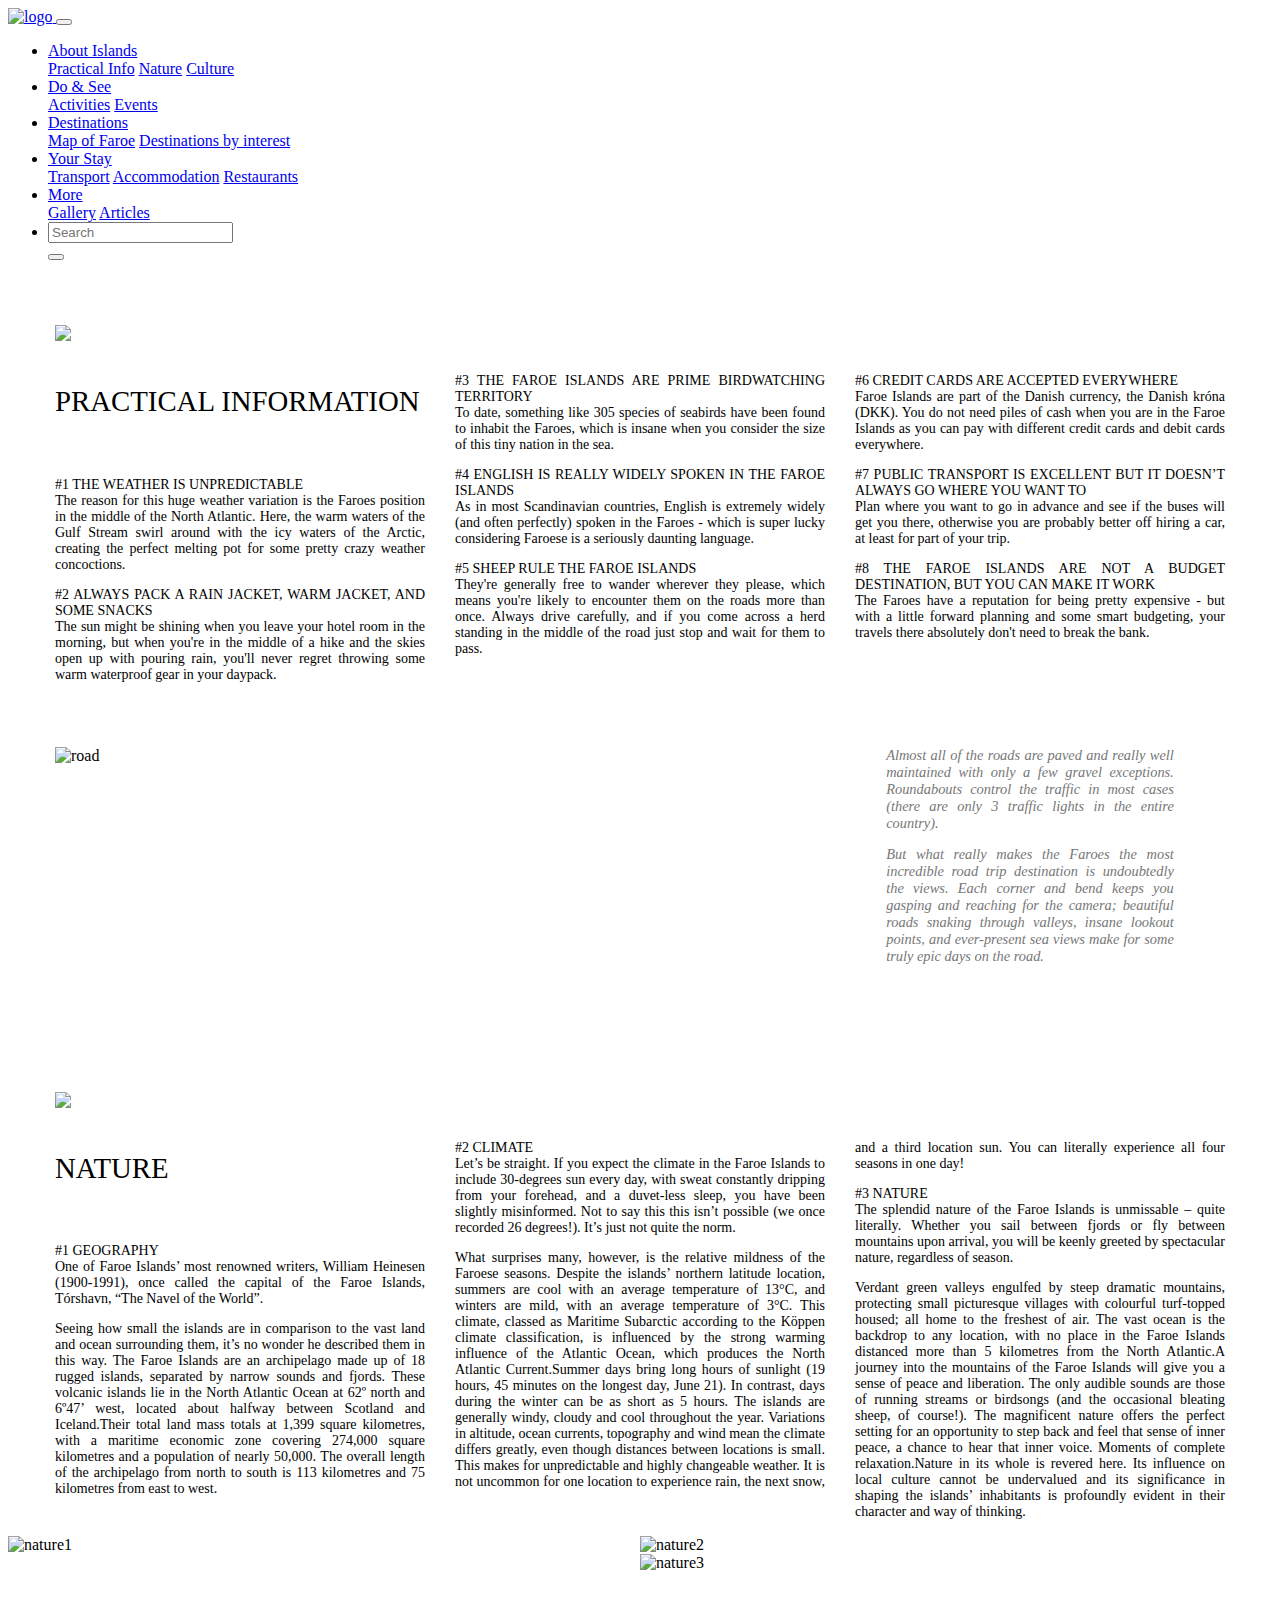
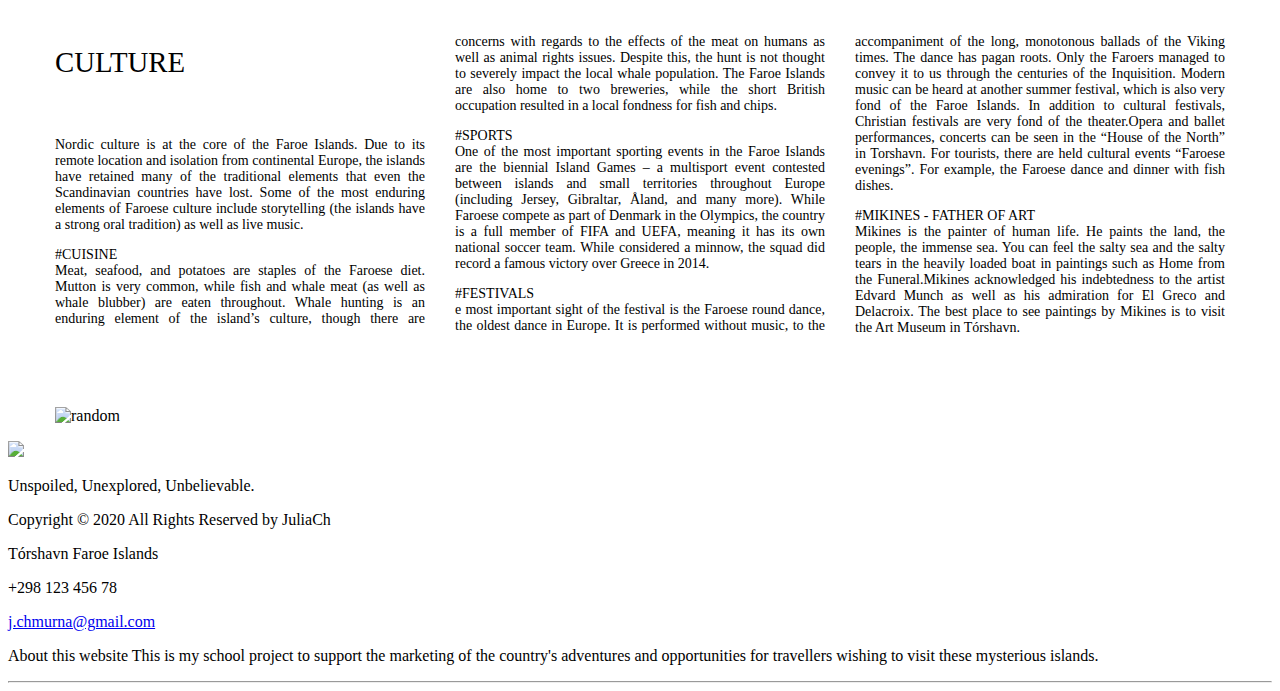
==== about.html @ 272dde5d "Add About" ====
<!DOCTYPE html>
<html lang="en">
<head>
	<meta charset="utf-8">
	<meta name="viewport" content="width=device-width, initial-scale=1">
	<title>Visit Faroe Islands</title>
	<link rel="stylesheet" href="headerFooter.css">
    <link rel="stylesheet" href="about.css">
    <link rel="stylesheet" href="bootstrap-4.1.3-dist/css/bootstrap.min.css">
    <link rel="stylesheet" href="css/fixed.css">
    
</head>

<body data-spy="scroll" data-target="#navbarResponsive">

<!--- Start About Faroe Section -->
<div id="about faroe" >

<!--- Navigation -->
<nav class="navbar navbar-expand-xl navbar-dark bg-dark fixed-top">
    <a class="navbar-brand" href="index.html"><img src="img/pufi.png" alt="logo">
    </a>
    <button class="navbar-toggler" type="button" data-toggle="collapse" data-target="#navbarResponsive">
    <span class="navbar-toggler-icon"></span>
    </button>
    
    <div class="collapse navbar-collapse" id="navbarResponsive">
        <ul class="navbar-nav ml-auto">
            
            <li class="nav-item dropdown">
                <a class="nav-link dropdown-toggle" href="about.html" id="navbarDropdown" role="button" data-toggle="dropdown">About Islands</a>
                <div class="dropdown-menu" aria-labelledby="navbarDown">
                    <a class="dropdown-item" href="about.html#practical">Practical Info</a>
                    <a class="dropdown-item" href="about.html#nature">Nature</a>
                    <a class="dropdown-item" href="about.html#culture">Culture</a>
                    

                </div>
            </li>
            
            
            
            <li class="nav-item dropdown">
                <a class="nav-link dropdown-toggle" href="do&see.html" id="navbarDropdown" role="button" data-toggle="dropdown">Do & See </a>
                <div class="dropdown-menu" aria-labelledby="navbarDown">
                    <a class="dropdown-item" href="do&see.html#activities">Activities</a>
                    <a class="dropdown-item" href="do&see.html#events">Events</a>
                </div>
            </li>
            
            
            <li class="nav-item dropdown">
                <a class="nav-link dropdown-toggle" href="destinations.html" id="navbarDropdown" role="button" data-toggle="dropdown">Destinations </a>
                <div class="dropdown-menu" aria-labelledby="navbarDown">
                    <a class="dropdown-item" href="destinations.html#mapoffaroe">Map of Faroe</a>
                    <a class="dropdown-item" href="destinations.html#destinationsbyinterest">Destinations by interest</a>
                </div>
            </li>
            
            
            
        
            <li class="nav-item dropdown">
                <a class="nav-link dropdown-toggle" href="stay.html" id="navbarDropdown" role="button" data-toggle="dropdown">Your Stay</a>
                <div class="dropdown-menu" aria-labelledby="navbarDown">
                    <a class="dropdown-item" href="stay.html#transport">Transport</a>
                    <a class="dropdown-item" href="stay.html#accommodation">Accommodation</a>
                    <a class="dropdown-item" href="stay.html#restaurants">Restaurants</a>
                </div>
            </li>
            
            
            
            
            
            <li class="nav-item dropdown">
                <a class="nav-link dropdown-toggle" href="#" id="navbarDropdown" role="button" data-toggle="dropdown">More</a>
                <div class="dropdown-menu" aria-labelledby="navbarDown">
                    <a class="dropdown-item" href="more.html#gallery">Gallery</a>
                    <a class="dropdown-item" href="more.html#artickles">Articles</a>
                </div>
            </li>
            
            
            
           <li>
                <form class="navbar-form" role="search">
                    <div class="input-group">
                    <input type="text" class="form-control" placeholder="Search" name="q"/>
                    <div class="input-group-btn">
                    <button class="btn btn-default" type="submit"><i class="fa fa-search"></i></button>
                    </div>
                    </div>
                </form>    
            </li>
            
            
        </ul>
    </div>
</nav>
<!--- End Navigation -->
    
<!--- Start Practical -->

<div id="practical"> 
<div class="image-over-3-col-text">
  <div class="image"><img src="img/practical%20info.jpeg"/></div>
  <div class="text">
    <h3>Practical Information</h3><br>
    <p>#1 THE WEATHER IS UNPREDICTABLE<br>The reason for this huge weather variation is the Faroes position in the middle of the North Atlantic. Here, the warm waters of the Gulf Stream swirl around with the icy waters of the Arctic, creating the perfect melting pot for some pretty crazy weather concoctions.</p>
    <p>#2 ALWAYS PACK A RAIN JACKET, WARM JACKET, AND SOME SNACKS<br>The sun might be shining when you leave your hotel room in the morning, but when you're in the middle of a hike and the skies open up with pouring rain, you'll never regret throwing some warm waterproof gear in your daypack.</p>
    <p>#3 THE FAROE ISLANDS ARE PRIME BIRDWATCHING TERRITORY<br>To date, something like 305 species of seabirds have been found to inhabit the Faroes, which is insane when you consider the size of this tiny nation in the sea.</p>
    <p>#4 ENGLISH IS REALLY WIDELY SPOKEN IN THE FAROE ISLANDS<br>As in most Scandinavian countries, English is extremely widely (and often perfectly) spoken in the Faroes - which is super lucky considering Faroese is a seriously daunting language.</p>
    <p>#5 SHEEP RULE THE FAROE ISLANDS<br>They're generally free to wander wherever they please, which means you're likely to encounter them on the roads more than once. Always drive carefully, and if you come across a herd standing in the middle of the road just stop and wait for them to pass.</p>
    <p>#6 CREDIT CARDS ARE ACCEPTED EVERYWHERE<br>Faroe Islands are part of the Danish currency, the Danish króna (DKK). You do not need piles of cash when you are in the Faroe Islands as you can pay with different credit cards and debit cards everywhere.</p>
    <p>#7 PUBLIC TRANSPORT IS EXCELLENT BUT IT DOESN’T ALWAYS GO WHERE YOU WANT TO<br>Plan where you want to go in advance and see if the buses will get you there, otherwise you are probably better off hiring a car, at least for part of your trip.
    </p>
    <p>#8 THE FAROE ISLANDS ARE NOT A BUDGET DESTINATION, BUT YOU CAN MAKE IT WORK<br>The Faroes have a reputation for being pretty expensive - but with a little forward planning and some smart budgeting, your travels there absolutely don't need to break the bank.</p>
  </div>
</div>
    
    

<section class="tall-left-text-right">
  <div class="image"><img src="img/road.jpeg" alt="road"/></div>
  <div class="text">
      <div class="sticky-top caption">
        
      <p>Almost all of the roads are paved and really well maintained with only a few gravel exceptions. Roundabouts control the traffic in most cases (there are only 3 traffic lights in the entire country).</p>
      <p>But what really makes the Faroes the most incredible road trip destination is undoubtedly the views. Each corner and bend keeps you gasping and reaching for the camera; beautiful roads snaking through valleys, insane lookout points, and ever-present sea views make for some truly epic days on the road. </p>
     </div>
  </div>
</section>

</div>
    
<!--- Nature --->
<div id="nature"> 
<div class="image-over-3-col-text">
  <div class="image"><img src="img/nature.jpeg"/></div>
  <div class="text">
    <h3>Nature</h3><br>
    <p>#1 GEOGRAPHY<br>One of Faroe Islands’ most renowned writers, William Heinesen (1900-1991), once called the capital of the Faroe Islands, Tórshavn, “The Navel of the World”.</p>
    <p>Seeing how small the islands are in comparison to the vast land and ocean surrounding them, it’s no wonder he described them in this way. The Faroe Islands are an archipelago made up of 18 rugged islands, separated by narrow sounds and fjords. These volcanic islands lie in the North Atlantic Ocean at 62º north and 6º47’ west, located about halfway between Scotland and Iceland.Their total land mass totals at 1,399 square kilometres, with a maritime economic zone covering 274,000 square kilometres and a population of nearly 50,000. The overall length of the archipelago from north to south is 113 kilometres and 75 kilometres from east to west.</p>
    <p>#2 CLIMATE<br>Let’s be straight. If you expect the climate in the Faroe Islands to include 30-degrees sun every day, with sweat constantly dripping from your forehead, and a duvet-less sleep, you have been slightly misinformed. Not to say this this isn’t possible (we once recorded 26 degrees!). It’s just not quite the norm.</p>
    <p>What surprises many, however, is the relative mildness of the Faroese seasons. Despite the islands’ northern latitude location, summers are cool with an average temperature of 13°C, and winters are mild, with an average temperature of 3°C. This climate, classed as Maritime Subarctic according to the Köppen climate classification, is influenced by the strong warming influence of the Atlantic Ocean, which produces the North Atlantic Current.Summer days bring long hours of sunlight (19 hours, 45 minutes on the longest day, June 21). In contrast, days during the winter can be as short as 5 hours. The islands are generally windy, cloudy and cool throughout the year. Variations in altitude, ocean currents, topography and wind mean the climate differs greatly, even though distances between locations is small. This makes for unpredictable and highly changeable weather. It is not uncommon for one location to experience rain, the next snow, and a third location sun. You can literally experience all four seasons in one day!</p>
    <p>#3 NATURE<br>The splendid nature of the Faroe Islands is unmissable – quite literally. Whether you sail between fjords or fly between mountains upon arrival, you will be keenly greeted by spectacular nature, regardless of season.</p>
    <p>Verdant green valleys engulfed by steep dramatic mountains, protecting small picturesque villages with colourful turf-topped housed; all home to the freshest of air. The vast ocean is the backdrop to any location, with no place in the Faroe Islands distanced more than 5 kilometres from the North Atlantic.A journey into the mountains of the Faroe Islands will give you a sense of peace and liberation. The only audible sounds are those of running streams or birdsongs (and the occasional bleating sheep, of course!). The magnificent nature offers the perfect setting for an opportunity to step back and feel that sense of inner peace, a chance to hear that inner voice. Moments of complete relaxation.Nature in its whole is revered here. Its influence on local culture cannot be undervalued and its significance in shaping the islands’ inhabitants is profoundly evident in their character and way of thinking.</p>
  </div>
</div>
    

<div class="one-by-two-image-grid">
  <div class="image-1"><img src="img/nature1.jpeg" alt="nature1"/></div>
  <div class="image-2"><img src="img/nature2.jpeg" alt="nature2"/></div>
  <div class="image-3"><img src="img/nature3.jpeg" alt="nature3"/></div>
</div>

</div>
 
    
<!--- culture --->
<div id="culture">   
<div class="image-under-3-col-text">
  <div class="text">
    <h3>Culture</h3><br>
    <p>Nordic culture is at the core of the Faroe Islands. Due to its remote location and isolation from continental Europe, the islands have retained many of the traditional elements that even the Scandinavian countries have lost. Some of the most enduring elements of Faroese culture include storytelling (the islands have a strong oral tradition) as well as live music.</p>
    <p>#CUISINE<br>Meat, seafood, and potatoes are staples of the Faroese diet. Mutton is very common, while fish and whale meat (as well as whale blubber) are eaten throughout. Whale hunting is an enduring element of the island’s culture, though there are concerns with regards to the effects of the meat on humans as well as animal rights issues. Despite this, the hunt is not thought to severely impact the local whale population. The Faroe Islands are also home to two breweries, while the short British occupation resulted in a local fondness for fish and chips.</p>
    <p>#SPORTS<br>One of the most important sporting events in the Faroe Islands are the biennial Island Games – a multisport event contested between islands and small territories throughout Europe (including Jersey, Gibraltar, Åland, and many more). While Faroese compete as part of Denmark in the Olympics, the country is a full member of FIFA and UEFA, meaning it has its own national soccer team. While considered a minnow, the squad did record a famous victory over Greece in 2014.</p>
    <p>#FESTIVALS<br>e most important sight of the festival is the Faroese round dance, the oldest dance in Europe. It is performed without music, to the accompaniment of the long, monotonous ballads of the Viking times. The dance has pagan roots. Only the Faroers managed to convey it to us through the centuries of the Inquisition. Modern music can be heard at another summer festival, which is also very fond of the Faroe Islands. In addition to cultural festivals, Christian festivals are very fond of the theater.Opera and ballet performances, concerts can be seen in the “House of the North” in Torshavn. For tourists, there are held cultural events “Faroese evenings”. For example, the Faroese dance and dinner with fish dishes.</p>
    <p>#MIKINES - FATHER OF ART<br>Mikines is the painter of human life. He paints the land, the people, the immense sea. You can feel the salty sea and the salty tears in the heavily loaded boat in paintings such as Home from the Funeral.Mikines acknowledged his indebtedness to the artist Edvard Munch as well as his admiration for El Greco and Delacroix. The best place to see paintings by Mikines is to visit the Art Museum in Tórshavn.   </p>
  </div>
    <div class="image"><img src="https://source.unsplash.com/1200x900/?faroe" alt="random"/></div>
    
</div>
    
    



</div>     
<!--- Start Footer -->


<footer class="footer-distributed">

			<div class="footer-left">

                <div>
                <img src="img/pufi.png">
                <a href="about.html"></a>
                </div>
				
                <div class="text">
				<p>Unspoiled, Unexplored, Unbelievable.</p>
                </div>
                
                <p class="copyright-text">Copyright &copy; 2020 All Rights Reserved by 
         JuliaCh
            </p>
                
                
			</div>

			<div class="footer-center">

				<div>
					<i class="fa fa-map-marker"></i>
					<p><span>Tórshavn</span> Faroe Islands</p>
				</div>

				<div>
					<i class="fa fa-phone"></i>
					<p>+298 123 456 78</p>
				</div>

				<div>
					<i class="fa fa-envelope"></i>
					<p><a href="mailto:sj.chmurna@gmail.com">j.chmurna@gmail.com</a></p>
				</div>

			</div>

			<div class="footer-right">

				<p class="footer-company-about">
					<span>About this website</span>
					This is my school project to support the marketing of the country's adventures and opportunities for travellers wishing to visit these mysterious islands.

				</p>

				<div class="footer-icons">

					<a href="https://www.facebook.com/VisitFaroeIslands/" target="_blank"><i class="fab fa-facebook-square"></i></a>
                    <a href="https://www.instagram.com/visitfaroeislands/?hl=en" target="_blank"><i class="fab fa-instagram"></i></a>
                    <a href="https://twitter.com/visitfaroe?lang=en" target="_blank"><i class="fab fa-twitter-square"></i></a>

				</div>

			</div>
            <hr class="socket">
   
		</footer>

<!--- End Footer-->
<!--- Script Source Files -->
<script src="js/jquery-3.3.1.min.js"></script>
<script src="bootstrap-4.1.3-dist/js/bootstrap.min.js"></script>
<script src="https://use.fontawesome.com/releases/v5.6.1/js/all.js"></script>
<!--- End of Script Source Files -->

   
    
</body>
</html>
---- about.css ----
/*-- Practical Info--*/


#practical h3 {
    font-size: 1.8rem;
    font-weight: 400;
    text-transform: uppercase;
    padding-bottom: ; 
    font-family: 'Source Sans Pro', ;
    text-align: center;
    margin-top: 12px;
}
#nature h3 {
    font-size: 1.8rem;
    font-weight: 400;
    text-transform: uppercase;
    padding-bottom: ; 
    font-family: 'Source Sans Pro', ;
    text-align: left;
    margin-top: 12px;
}
#culture h3 {
    font-size: 1.8rem;
    font-weight: 400;
    text-transform: uppercase;
    padding-bottom: ; 
    font-family: 'Source Sans Pro', ;
    text-align: left;
    margin-top: 12px;
}

#practical img {
  width: 100%;
  display: block;
}
#nature img {
  width: 100%;
  display: block;
}

.image-over-3-col-text img {
  width: 100%;
  display: block;
  padding-top: 48px;
}
.image-over-3-col-text {
  margin: 1rem;
}
@media (min-width: 767px) {
  .image-over-3-col-text {
    max-width: 1170px;
    margin: 1rem auto;
  }
}
.image-over-3-col-text .text {
  margin-top: 2rem;
  -webkit-columns: 3;
          columns: 3;
  -webkit-column-width: 230px;
          column-width: 230px;
 text-align: justify;
 column-gap: 30px;
 font-size: 14px;
}

#practical h3{
    text-align: left;
}
.sticky-top {
  position: -webkit-sticky;
  position: sticky;
}
.tall-left-text-right {
  padding: 3rem 1rem;
  position: relative;
  max-width: 1170px;
  margin: auto;
}
.tall-left-text-right .text {
    font-size: 14px;
    font-weight: lighter;
    text-align: justify;
}
.tall-left-text-right .img {
    padding-top: -70px;
}
@media (min-width: 599px) {
  .tall-left-text-right {
    display: grid;
    grid-template-columns: repeat(2, 1fr);
  }
}
@media (min-width: 767px) {
  .tall-left-text-right {
    grid-template-columns: 2fr 1fr;
  }
}
@media (min-width: 599px) {
  .tall-left-text-right .text {
    padding: 0 4vw 0 4vw;
  }
  
  .tall-left-text-right .text p {
    margin-top: 0;
  }
}
#culture {
    padding-top: 30px;
}


.caption {
  font-style: italic;
  color: #777;
  font-size: .9rem
}

.one-by-one {
  display: grid;
  grid-template-columns: 1fr;
  grid-gap: 0.5rem;
  margin: 0.5rem;
}
.one-by-two-image-grid {
  display: grid;
  grid-template-columns: 1fr;
}
@media (min-width: 500px) {
  .one-by-two-image-grid {
    grid-template-columns: 1fr 1fr;
  }
}
@media (min-width: 500px) {
  .one-by-two-image-grid .image-1 {
    grid-column: 1/-1;
    grid-row: 1;
  }
}
@media (min-width: 900px) {
  .one-by-two-image-grid .image-1 {
    grid-column: 1/2;
    grid-row: 1/span 2;
  }
  .one-by-two-image-grid .image-1 img {
    height: 100%;
    -o-object-fit: cover;
       object-fit: cover;
    -o-object-position: left bottom;
       object-position: left bottom;
  }
}
@media (min-width: 900px) {
  .one-by-two-image-grid .image-2 {
    grid-column: 2/3;
    grid-row: 1;
  }
}
@media (min-width: 900px) {
  .one-by-two-image-grid .image-3 {
    grid-column: 2/3;
    grid-row: 2;
  }
}

/*-- Culture --*/


.image-under-3-col-text .img {
    height: 100%;
    width: 100%;    
    padding-top: 20px;
}
.image-under-3-col-text img {
  width: 100%;
  display: block;
  padding-top: 70px;
}
.image-under-3-col-text {
  margin: 1rem;
}
@media (min-width: 767px) {
  .image-under-3-col-text {
    max-width: 1170px;
    margin: 1rem auto;
  }
}
.image-under-3-col-text .text {
  margin-top: 2rem;
  -webkit-columns: 3;
          columns: 3;
  -webkit-column-width: 230px;
          column-width: 230px;
 text-align: justify;
 column-gap: 30px;
 font-size: 14px;
}
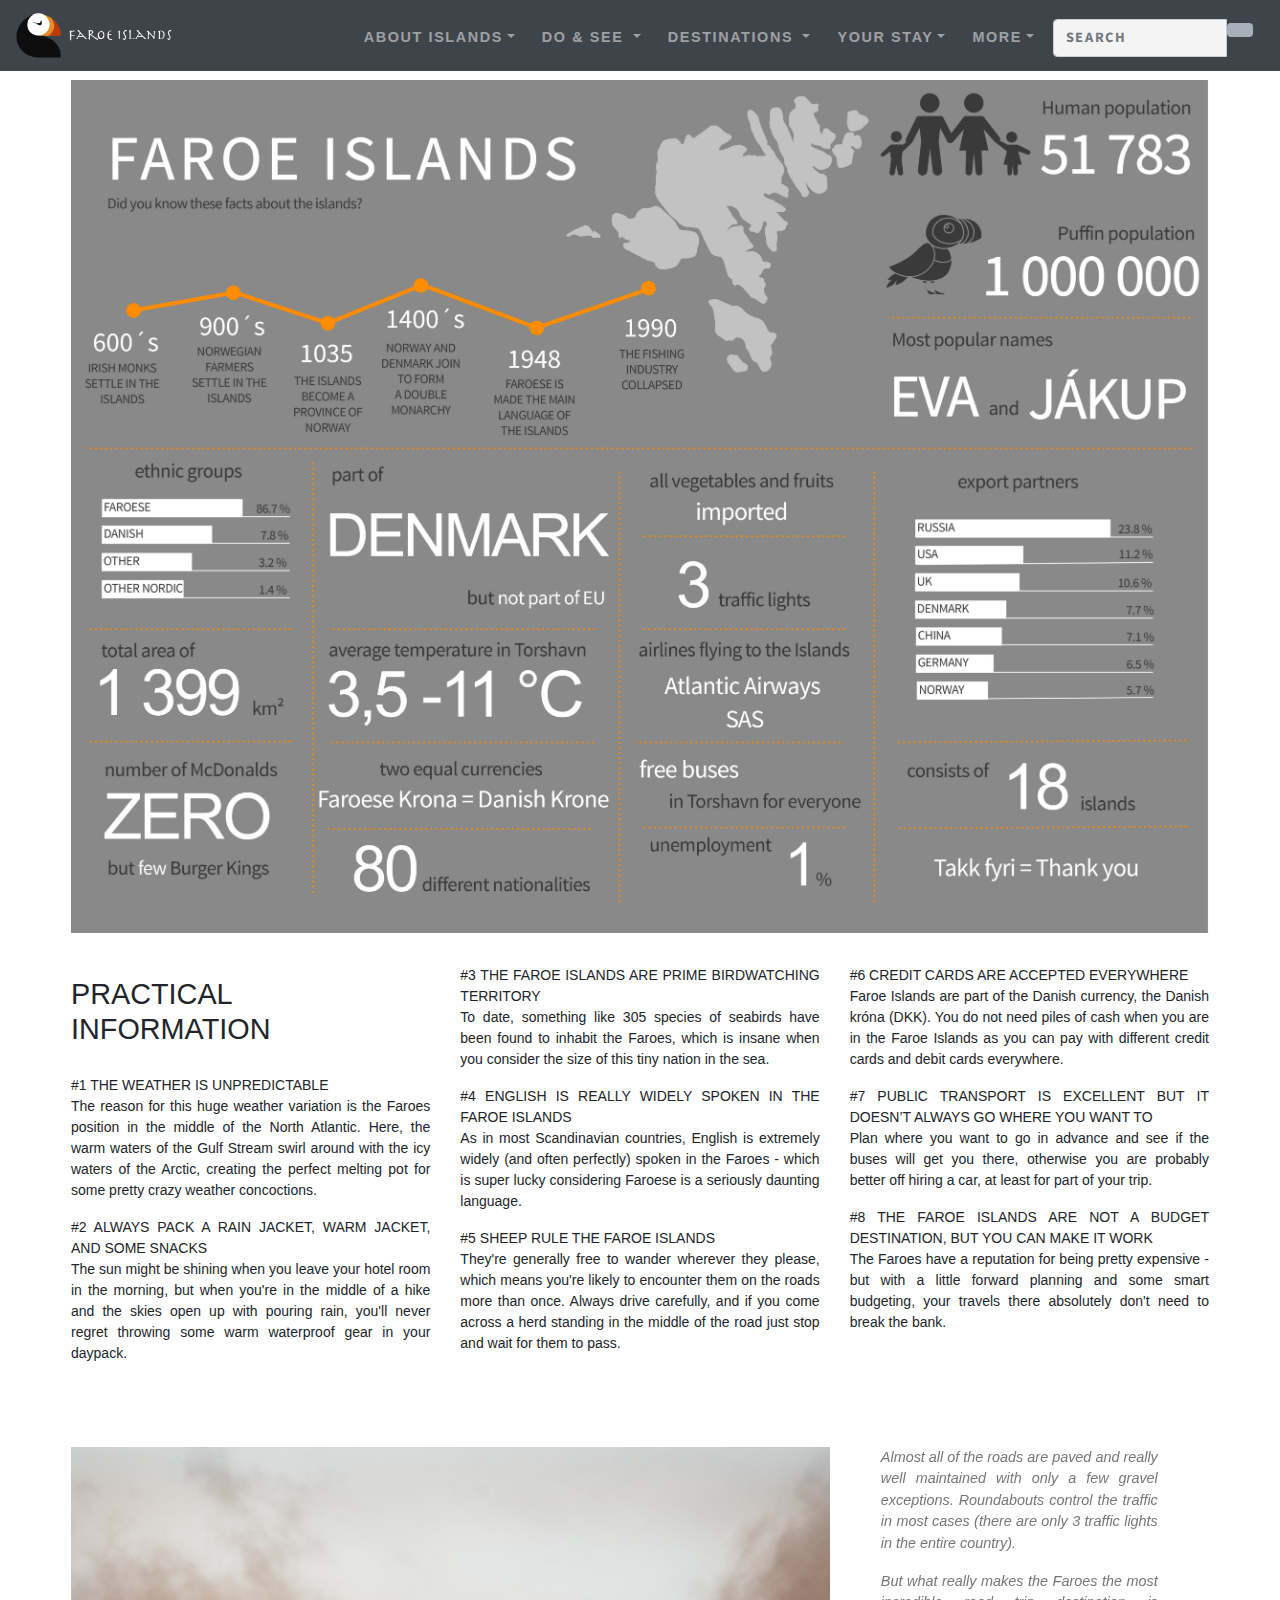
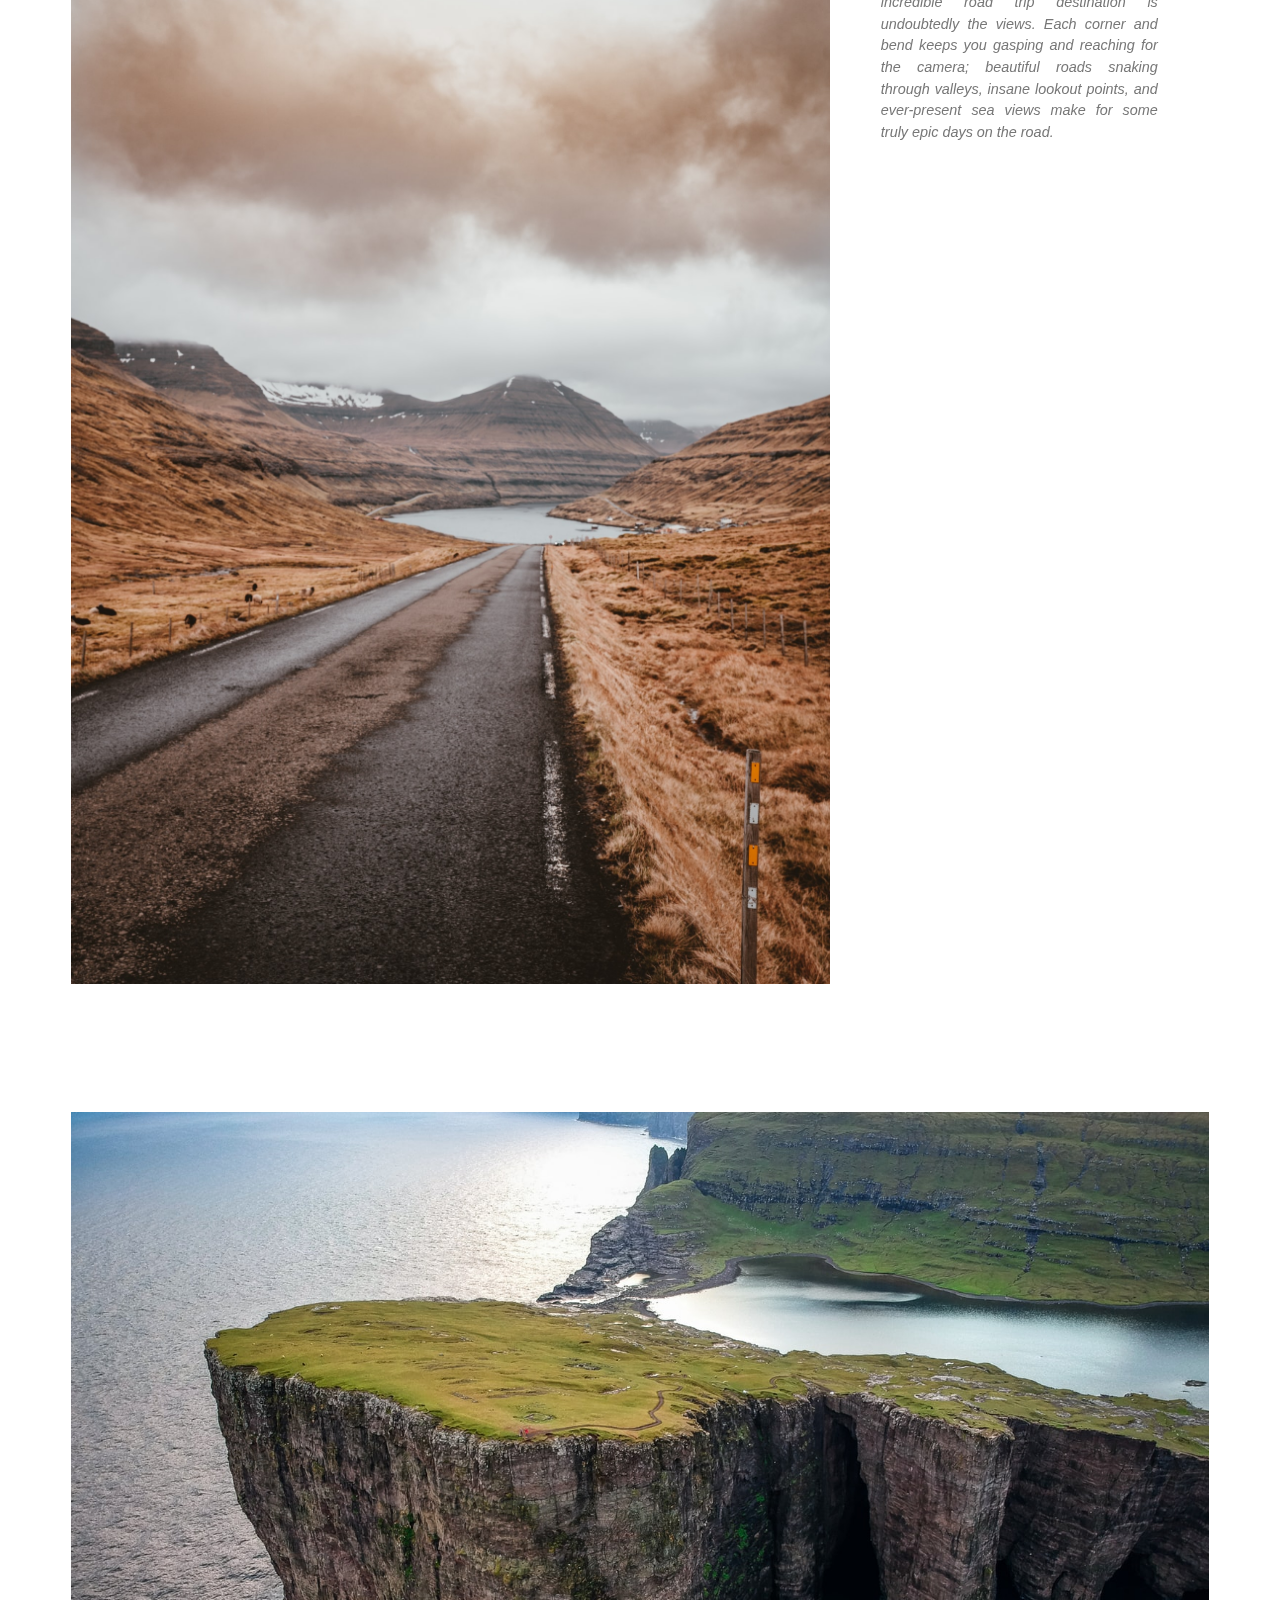
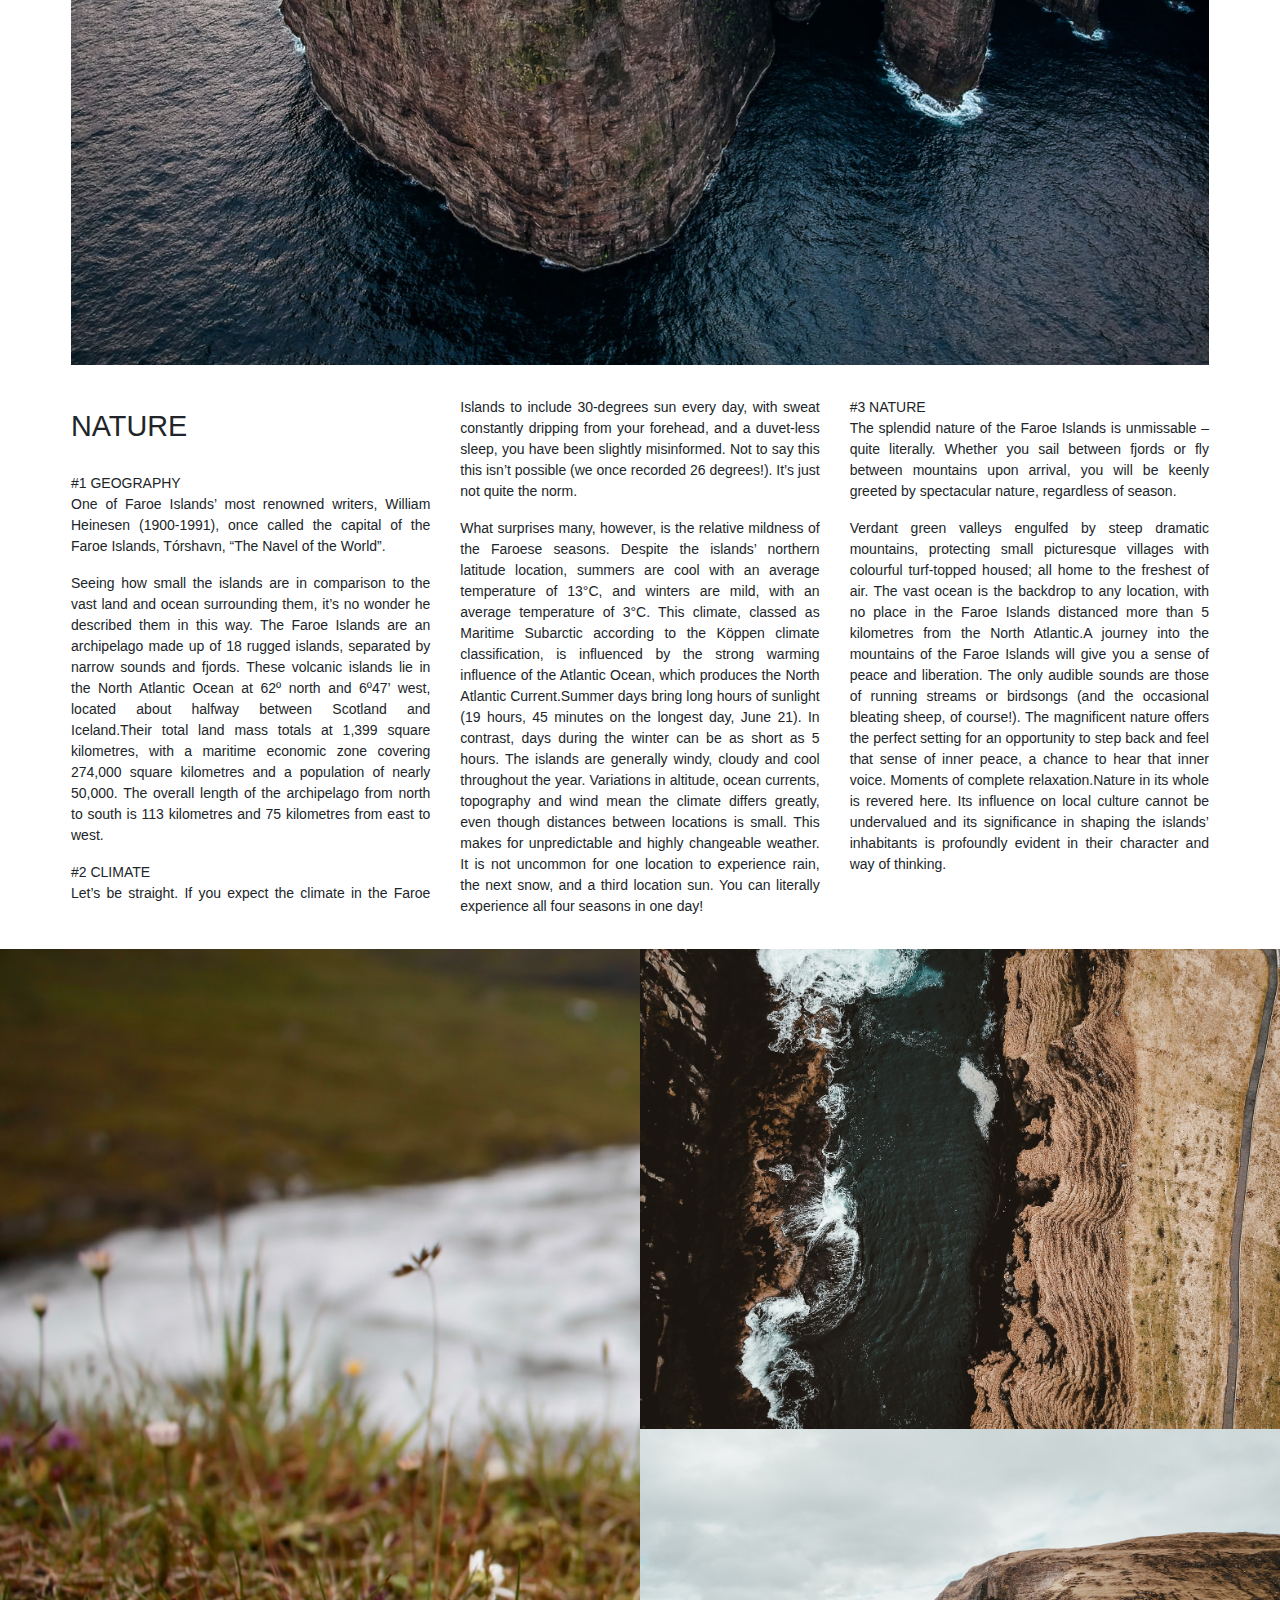
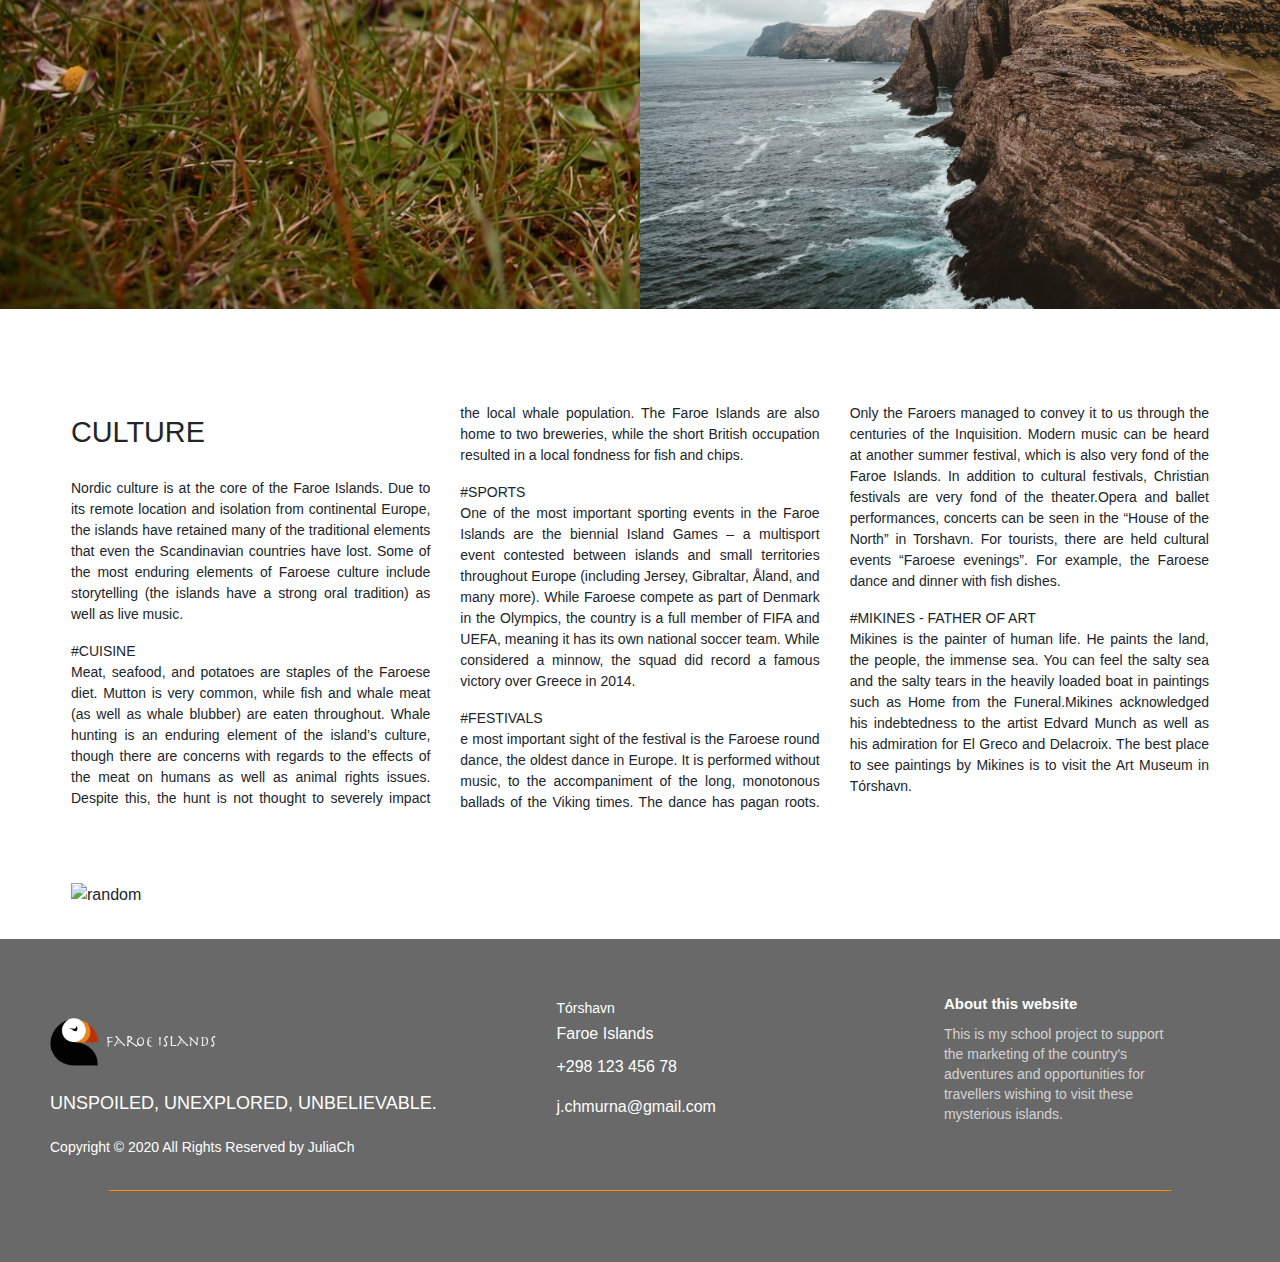
==== commit c7999a94: "Add Infographic" ====
--- a/about.html
+++ b/about.html
@@ -104,7 +104,7 @@
 
 <div id="practical"> 
 <div class="image-over-3-col-text">
-  <div class="image"><img src="img/practical%20info.jpeg"/></div>
+  <div class="image"><img src="img/infographic-01.jpg"/></div>
   <div class="text">
     <h3>Practical Information</h3><br>
     <p>#1 THE WEATHER IS UNPREDICTABLE<br>The reason for this huge weather variation is the Faroes position in the middle of the North Atlantic. Here, the warm waters of the Gulf Stream swirl around with the icy waters of the Arctic, creating the perfect melting pot for some pretty crazy weather concoctions.</p>
--- a/headerFooter.css
+++ b/headerFooter.css
@@ -0,0 +1,266 @@
+  @import url('https://fonts.googleapis.com/css?family=Source+Sans+Pro:400,600&display=swap');
+
+body{
+    overflow-x: hidden;
+    font-family: 'Source Sans Pro', ;
+    color: #505962; 
+}
+
+.offset:before {
+    height: 3.8rem;
+    margin-top: -3.8rem;
+    content: "";
+    display: block;
+}
+
+.navbar {
+    text-transform: uppercase;
+    font-weight: 700;
+    font-size: .9rem;
+    letter-spacing: .1rem;
+    background-color: rgba (0, 0, 0, 0.6) !important; 
+    opacity: 0.95;
+}
+.navbar-brand img {
+    height: 45px; 
+}
+.navbar-nav li {
+    padding-right: .7rem;   
+}
+.navbar-dark .navbar-nav .navbar-form {
+    padding-top: .3rem;
+}
+
+.navbar-dark .navbar-nav .nav-link {
+    padding-top: .8rem;
+}
+
+.navbar-dark .navbar-nav .nav-link.active,
+.navbar-dark .navbar-nav .nav-link:hover {
+    color: darkorange!important; 
+}
+
+.navbar-nav .dropdown-menu {
+    font-family: 'Source Sans Pro';
+    text-transform: uppercase;
+    font-weight: 700;
+    font-size: .9rem;
+    letter-spacing: .1rem;
+    width: 250px;
+}
+
+
+.navbar-dark .navbar-nav .dropdown-item.active,
+.navbar-dark .navbar-nav .dropdown-item:hover {
+    color: darkorange!important; 
+}
+.navbar-dark .navbar-nav .fa-search.active,
+.navbar-dark .navbar-nav .fa-search:hover {
+    color: darkorange!important; 
+}
+
+.navbar-form input {
+    font-family: 'Source Sans Pro';
+    text-transform: uppercase;
+    font-weight: 700;
+    font-size: .9rem;
+    letter-spacing: .1rem;
+    background-color: white; 
+    opacity: 0.95;
+}
+
+.navbar-form button {
+    background-color: #A3ACB6; 
+}
+
+.navbar-form {
+    width: 200px;
+}
+
+
+
+
+
+
+
+
+
+
+
+
+
+
+
+
+
+
+
+
+/*--- Contact and footer --*/
+
+.footer-distributed {
+    background-color: dimgrey;
+    color: white;
+    padding: 2rem 0 2rem;
+    margin: 0rem;
+    padding: 55px 50px;
+}
+.footer-distributed img {
+    height: 3rem;
+    margin: 1.5rem 0;
+}
+.footer-distributed a {
+    color: white;
+}
+    
+hr.socket {
+    border-top: .07rem solid darkorange;
+    width: 90%;
+    text-align: right;
+}
+
+
+
+
+.footer-distributed .footer-left,
+.footer-distributed .footer-center,
+.footer-distributed .footer-right{
+	display: inline-block;
+	vertical-align: top;
+}
+
+/* Footer left */
+
+.footer-distributed .footer-left {
+	width: 40%;
+}
+
+.footer-distributed .footer-left .text {
+	text-transform: uppercase;
+    font-size: 18px;
+}
+
+.footer-distributed .footer-left .copyright-text {
+	font-size: 14px;
+    margin-top: 20px;
+    font-weight: lighter;
+}
+
+
+/* Footer Center */
+
+.footer-distributed .footer-center{
+	width: 35%;
+}
+
+.footer-distributed .footer-center i{
+	color: #ffffff;
+	font-size: 25px;
+	width: 38px;
+	height: 38px;
+	border-radius: 50%;
+	text-align: center;
+	line-height: 42px;
+	margin: 10px 15px;
+	vertical-align: middle;
+}
+
+.footer-distributed .footer-center i.fa-envelope{
+	font-size: 17px;
+	line-height: 38px;
+}
+
+.footer-distributed .footer-center p {
+	display: inline-block;
+	color: #ffffff;
+    font-weight:400;
+	vertical-align: middle;
+	margin:0;
+}
+
+.footer-distributed .footer-center p span {
+	display:block;
+	font-weight: normal;
+	font-size:14px;
+	line-height:2;
+}
+
+.footer-distributed .footer-center p a:hover{
+	color: darkorange;
+}
+
+.footer-distributed .footer-links a:before {
+  content: "|";
+  font-weight:300;
+  font-size: 20px;
+  left: 0;
+  color: #fff;
+  display: inline-block;
+  padding-right: 5px;
+}
+
+.footer-distributed .footer-links .link-1:before {
+  content: none;
+}
+
+/* Footer Right */
+
+.footer-distributed .footer-right{
+	width: 20%;
+}
+
+.footer-distributed .footer-company-about{
+	line-height: 20px;
+	color:  lightgrey;
+	font-size: 14px;
+	font-weight: normal;
+	margin: 0;
+}
+
+.footer-distributed .footer-company-about span{
+	display: block;
+	color:  #ffffff;
+	font-size: 15px;
+	font-weight: bold;
+	margin-bottom: 10px;
+}
+
+
+
+footer svg.svg-inline--fa {
+    font-size: 1.6rem;
+    margin: 1.2rem .5rem 0 0;
+}
+footer svg.svg-inline--fa:hover {
+    color: darkorange;
+}
+.footer-right a:hover {
+    color: darkorange;  
+}
+
+
+
+@media (max-width: 880px) {
+
+	.footer-distributed{
+		font: 14px font-family: 'Source Sans Pro';
+	}
+
+	.footer-distributed .footer-left,
+	.footer-distributed .footer-center,
+	.footer-distributed .footer-right{
+		display: block;
+		width: 100%;
+		margin-bottom: 40px;
+		text-align: center;
+	}
+
+	.footer-distributed .footer-center i{
+		margin-left: 0;
+	}
+
+}
+
+
+
+
--- a/css/fixed.css
+++ b/css/fixed.css
@@ -0,0 +1,73 @@
+/*--- Extra Bootstrap Column Padding --*/
+[class*="col-"] {
+  padding: 1rem;
+}
+
+/*--- Bootstrap Mobile Gutter Fix --*/
+.row, .container-fluid {
+margin-left: 0px!important;
+margin-right: 0px!important;
+}
+
+/*--- Fix for Fixed Navbar jumping on scroll --*/
+.fixed-top  {
+ -webkit-backface-visibility: hidden;
+}
+
+/*--- Fixed Landing Page Section --*/
+.landing {
+  position: relative;
+  width: 100%;
+  height: 100vh;
+  display: table;
+  z-index: -1;
+}
+.home-wrap {
+  clip: rect(0, auto, auto, 0);
+  position: absolute;
+  top: 0;
+  left: 0;
+  width: 100%;
+  height: 100%;
+}
+.home-inner {
+  position: fixed;
+  display: table;
+  top: 0;
+  left: 0;
+  width: 100%;
+  height: 100%;
+  background-size: cover;
+  background-position: center center;
+  -webkit-transform: translateZ(0);
+          transform: translateZ(0);
+  will-change: transform;
+}
+
+/*--- iOS Fixed Background Image --*/
+.fixed-background {
+  position: relative;
+  width: 100%;
+}
+.fixed-wrap {
+  clip: rect(0, auto, auto, 0);
+  position: absolute;
+  top: 0;
+  left: 0;
+  width: 100%;
+  height: 100%;
+  z-index: -999!important;
+}
+.fixed {
+  position: fixed;
+  display: block;
+  top: 0;
+  left: 0;
+  width: 100%;
+  height: 100%;
+  background-size: cover;
+  background-position: center center;
+  -webkit-transform: translateZ(0);
+          transform: translateZ(0);
+  will-change: transform;
+}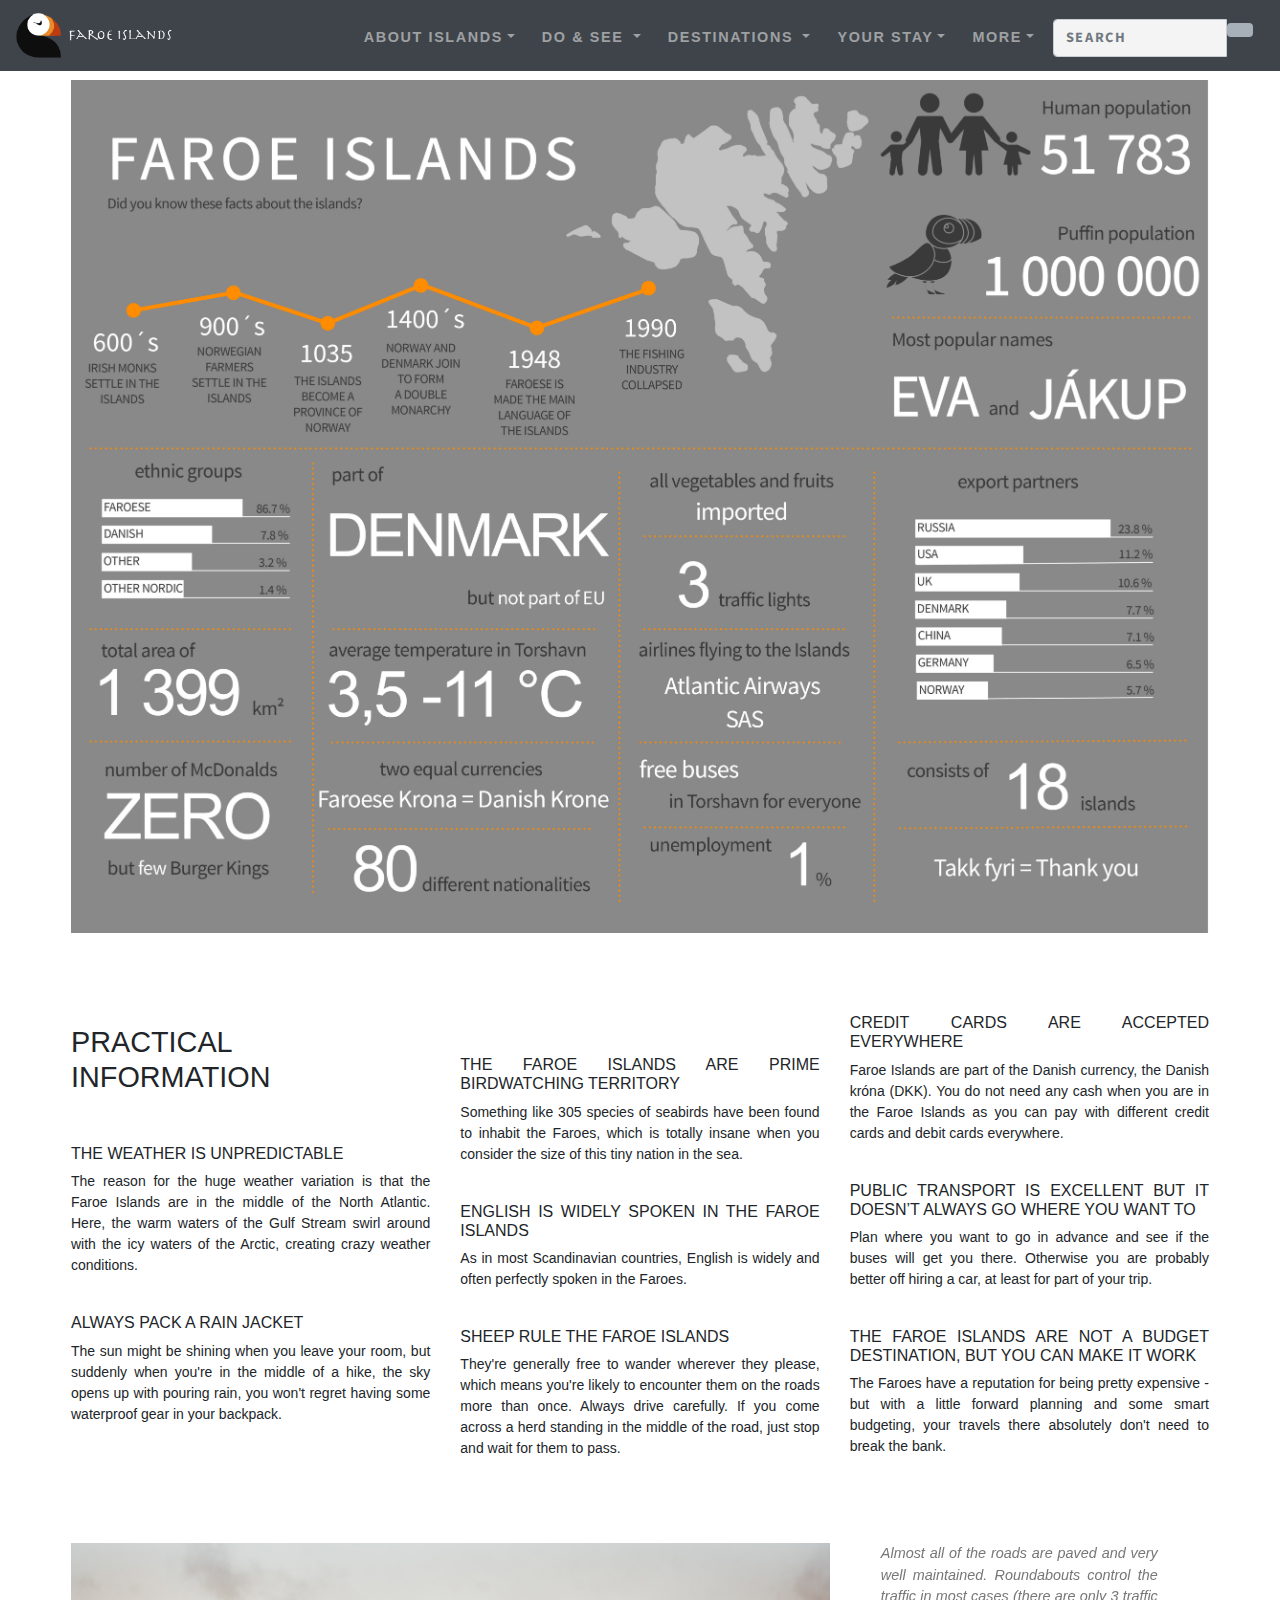
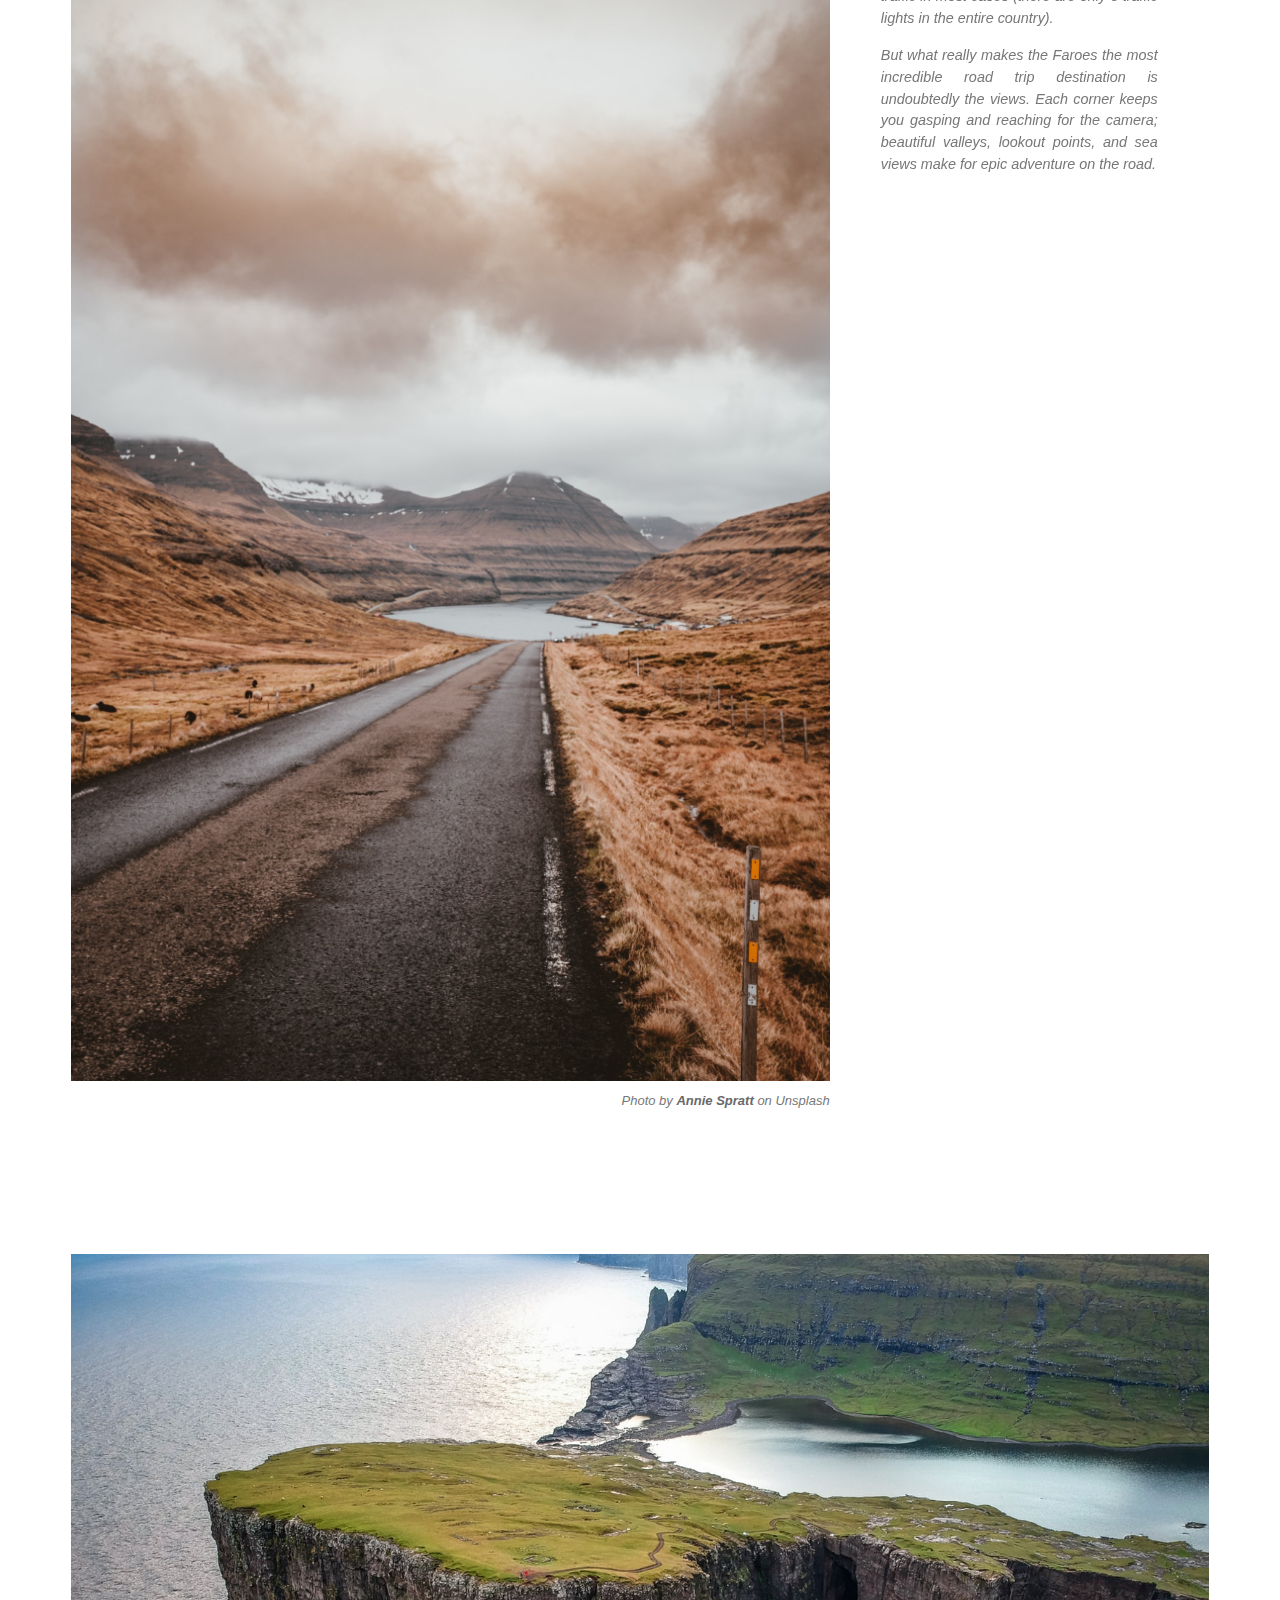
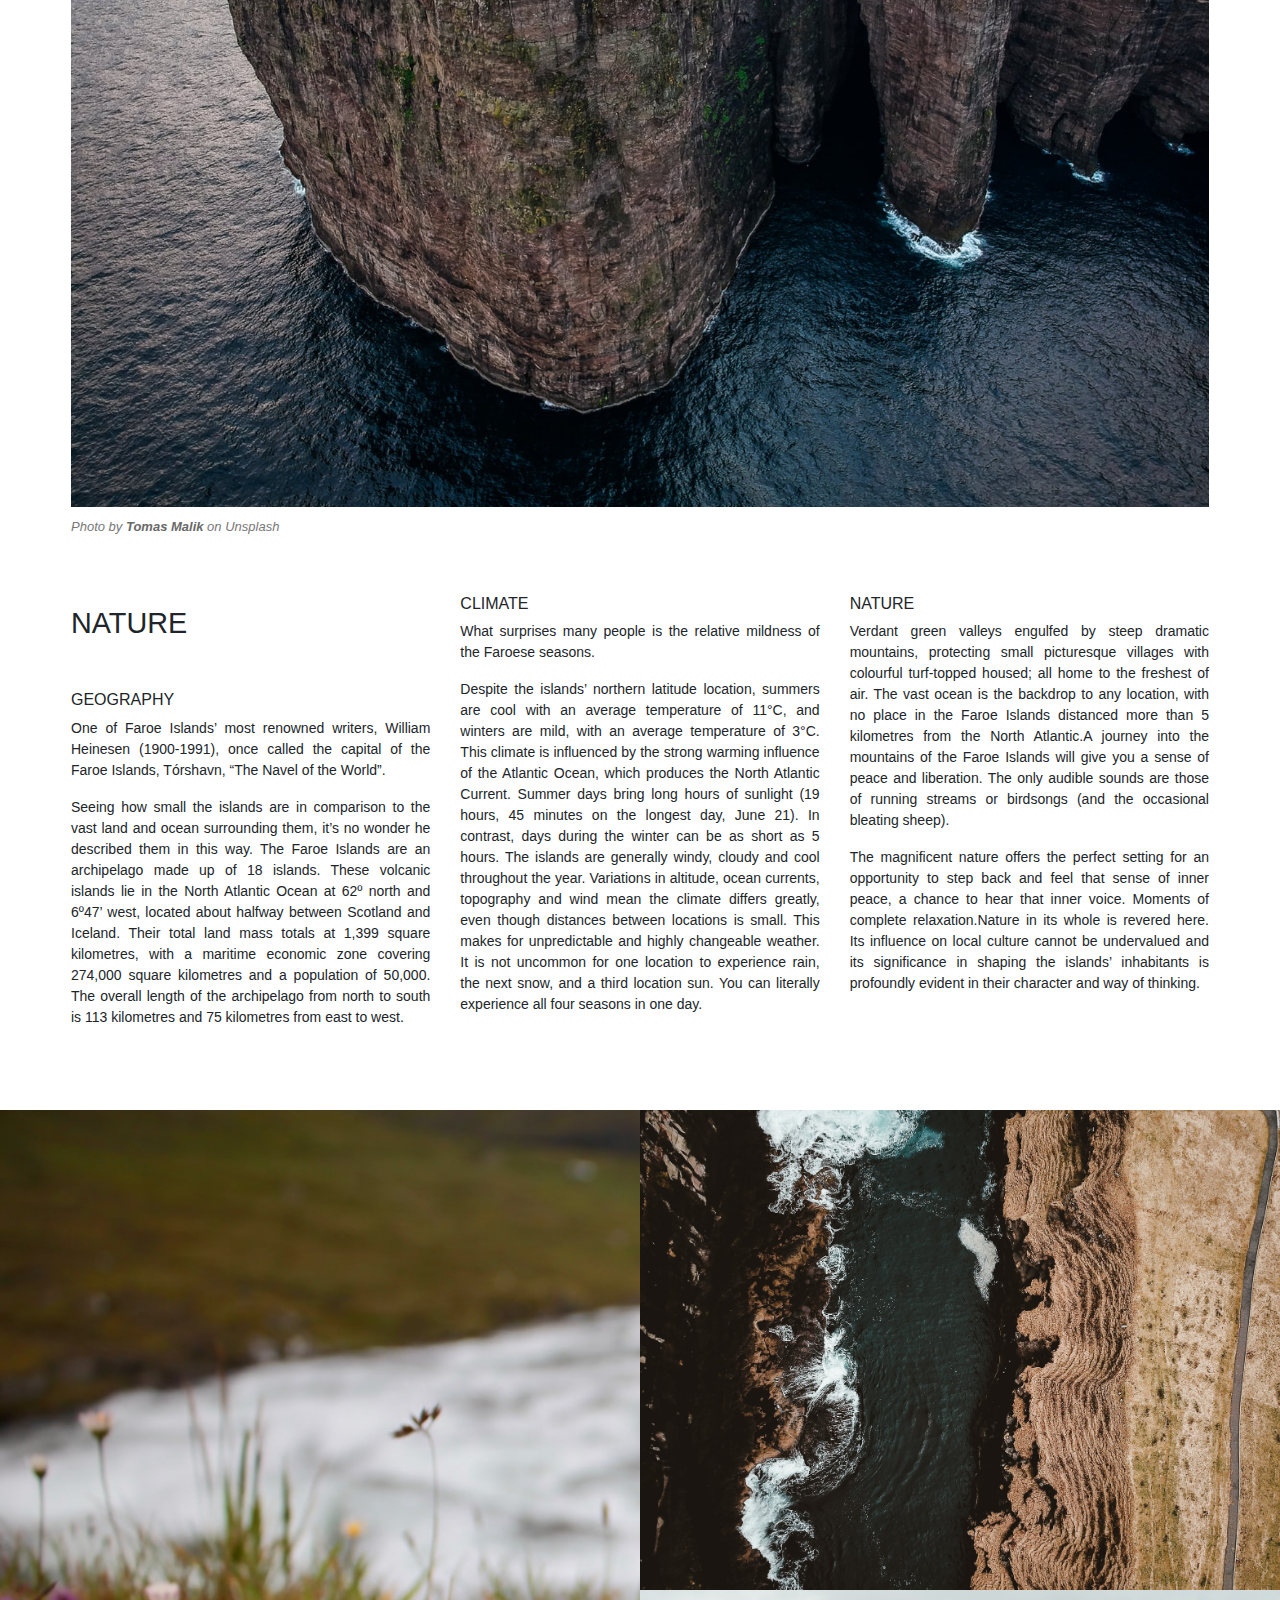
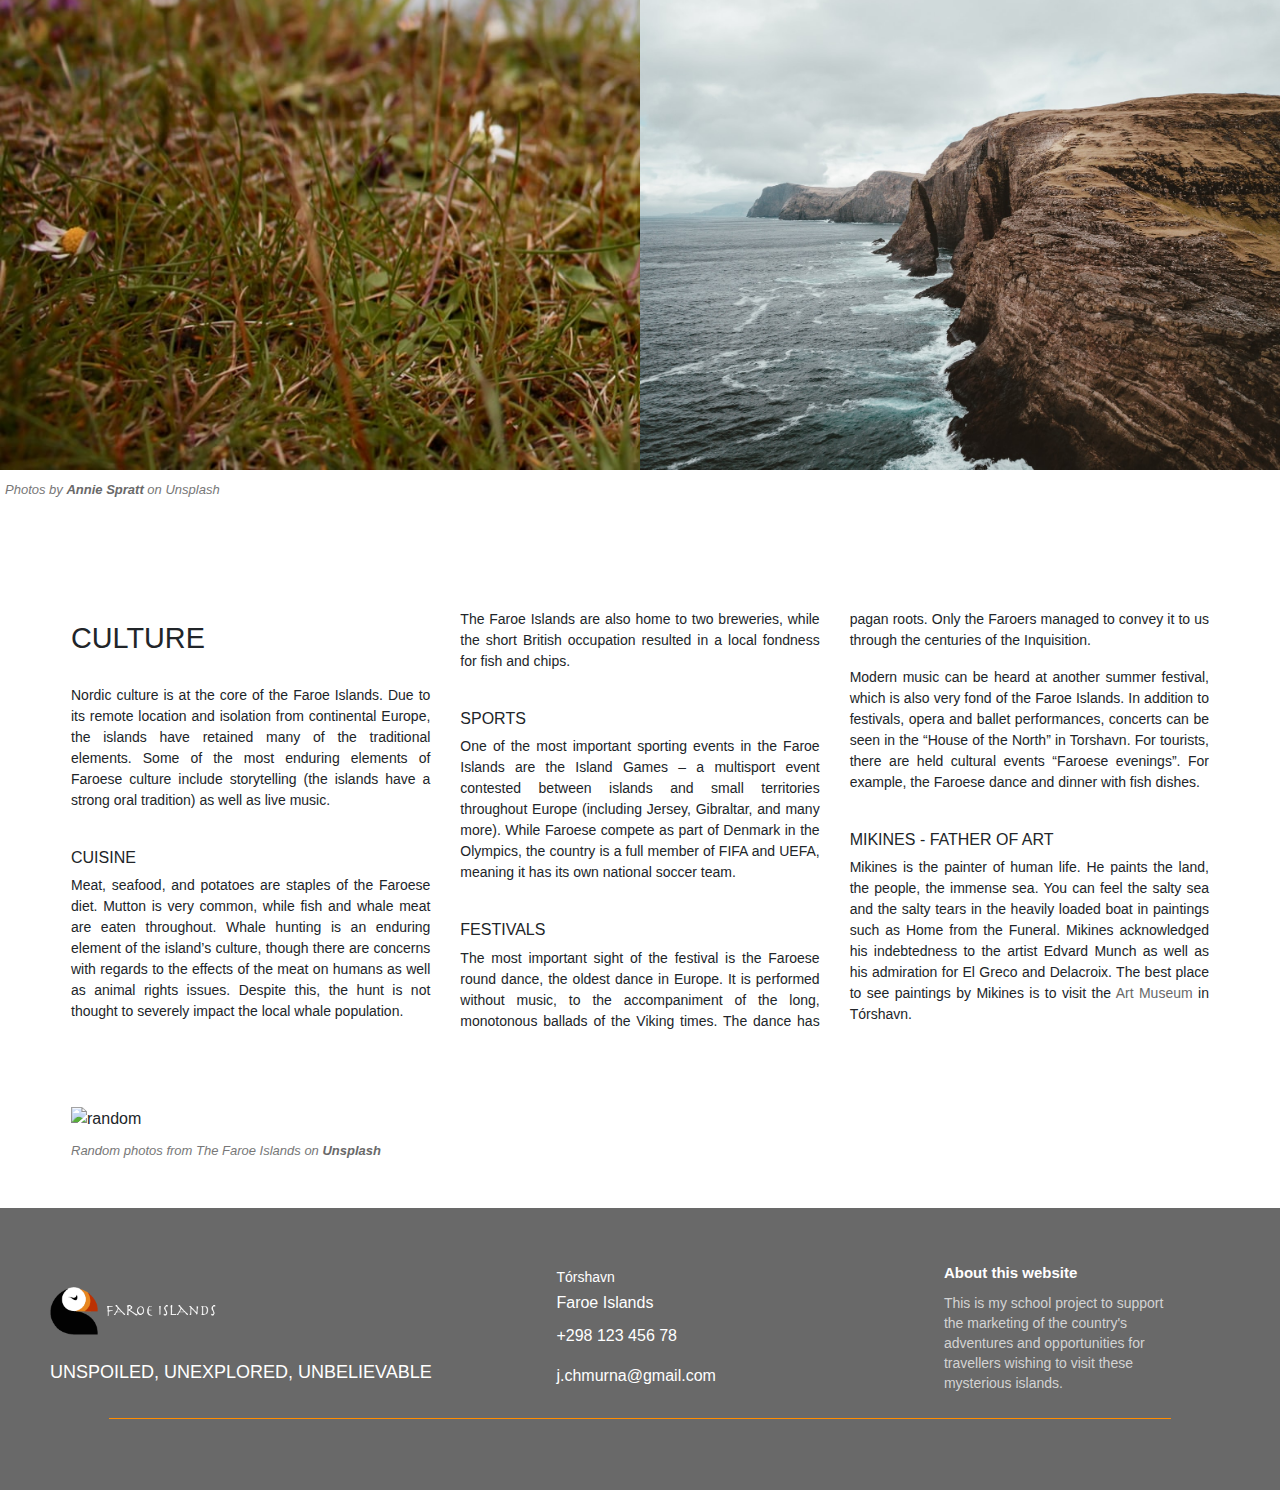
==== commit 0a9332cb: "Small changes at About Page" ====
--- a/about.html
+++ b/about.html
@@ -106,28 +106,31 @@
 <div class="image-over-3-col-text">
   <div class="image"><img src="img/infographic-01.jpg"/></div>
   <div class="text">
-    <h3>Practical Information</h3><br>
-    <p>#1 THE WEATHER IS UNPREDICTABLE<br>The reason for this huge weather variation is the Faroes position in the middle of the North Atlantic. Here, the warm waters of the Gulf Stream swirl around with the icy waters of the Arctic, creating the perfect melting pot for some pretty crazy weather concoctions.</p>
-    <p>#2 ALWAYS PACK A RAIN JACKET, WARM JACKET, AND SOME SNACKS<br>The sun might be shining when you leave your hotel room in the morning, but when you're in the middle of a hike and the skies open up with pouring rain, you'll never regret throwing some warm waterproof gear in your daypack.</p>
-    <p>#3 THE FAROE ISLANDS ARE PRIME BIRDWATCHING TERRITORY<br>To date, something like 305 species of seabirds have been found to inhabit the Faroes, which is insane when you consider the size of this tiny nation in the sea.</p>
-    <p>#4 ENGLISH IS REALLY WIDELY SPOKEN IN THE FAROE ISLANDS<br>As in most Scandinavian countries, English is extremely widely (and often perfectly) spoken in the Faroes - which is super lucky considering Faroese is a seriously daunting language.</p>
-    <p>#5 SHEEP RULE THE FAROE ISLANDS<br>They're generally free to wander wherever they please, which means you're likely to encounter them on the roads more than once. Always drive carefully, and if you come across a herd standing in the middle of the road just stop and wait for them to pass.</p>
-    <p>#6 CREDIT CARDS ARE ACCEPTED EVERYWHERE<br>Faroe Islands are part of the Danish currency, the Danish króna (DKK). You do not need piles of cash when you are in the Faroe Islands as you can pay with different credit cards and debit cards everywhere.</p>
-    <p>#7 PUBLIC TRANSPORT IS EXCELLENT BUT IT DOESN’T ALWAYS GO WHERE YOU WANT TO<br>Plan where you want to go in advance and see if the buses will get you there, otherwise you are probably better off hiring a car, at least for part of your trip.
-    </p>
-    <p>#8 THE FAROE ISLANDS ARE NOT A BUDGET DESTINATION, BUT YOU CAN MAKE IT WORK<br>The Faroes have a reputation for being pretty expensive - but with a little forward planning and some smart budgeting, your travels there absolutely don't need to break the bank.</p>
+    <h3>Practical Information</h3><br><br>
+      <h6>THE WEATHER IS UNPREDICTABLE</h6><p>The reason for the huge weather variation is that the Faroe Islands are in the middle of the North Atlantic. Here, the warm waters of the Gulf Stream swirl around with the icy waters of the Arctic, creating crazy weather conditions.</p><br>
+      
+      <h6>ALWAYS PACK A RAIN JACKET</h6><p>The sun might be shining when you leave your room, but suddenly when you're in the middle of a hike, the sky opens up with pouring rain, you won't regret having some waterproof gear in your backpack.</p><br><br>
+    <h6>THE FAROE ISLANDS ARE PRIME BIRDWATCHING TERRITORY</h6><p>Something like 305 species of seabirds have been found to inhabit the Faroes, which is totally insane when you consider the size of this tiny nation in the sea.</p><br>
+      <h6>ENGLISH IS WIDELY SPOKEN IN THE FAROE ISLANDS</h6><p>As in most Scandinavian countries, English is widely and often perfectly spoken in the Faroes.</p><br>
+      <h6>SHEEP RULE THE FAROE ISLANDS</h6><p>They're generally free to wander wherever they please, which means you're likely to encounter them on the roads more than once. Always drive carefully. If you come across a herd standing in the middle of the road, just stop and wait for them to pass.</p>
+      <h6>CREDIT CARDS ARE ACCEPTED EVERYWHERE</h6><p>Faroe Islands are part of the Danish currency, the Danish króna (DKK). You do not need any cash when you are in the Faroe Islands as you can pay with different credit cards and debit cards everywhere.</p><br>
+      <h6>PUBLIC TRANSPORT IS EXCELLENT BUT IT DOESN’T ALWAYS GO WHERE YOU WANT TO</h6><p>Plan where you want to go in advance and see if the buses will get you there. Otherwise you are probably better off hiring a car, at least for part of your trip. 
+      <br>
+      
+    </p><br>
+      <h6>THE FAROE ISLANDS ARE NOT A BUDGET DESTINATION, BUT YOU CAN MAKE IT WORK</h6><p>The Faroes have a reputation for being pretty expensive - but with a little forward planning and some smart budgeting, your travels there absolutely don't need to break the bank.</p>
   </div>
 </div>
     
     
 
 <section class="tall-left-text-right">
-  <div class="image"><img src="img/road.jpeg" alt="road"/></div>
+  <div class="image"><img src="img/road.jpeg" alt="road" style="padding-bottom:10px;"> <p style="text-align: right; color: #777; font-size: 13px; font-style: italic;">Photo by <a href="https://unsplash.com/photos/GI0HBJwCupE" style=" color: dimgray;font-weight: 550;">Annie Spratt</a> on Unsplash</p></div>
   <div class="text">
-      <div class="sticky-top caption">
+      <div class="sticky-top caption" style="padding-bottom: 25px;">
         
-      <p>Almost all of the roads are paved and really well maintained with only a few gravel exceptions. Roundabouts control the traffic in most cases (there are only 3 traffic lights in the entire country).</p>
-      <p>But what really makes the Faroes the most incredible road trip destination is undoubtedly the views. Each corner and bend keeps you gasping and reaching for the camera; beautiful roads snaking through valleys, insane lookout points, and ever-present sea views make for some truly epic days on the road. </p>
+      <p>Almost all of the roads are paved and very well maintained. Roundabouts control the traffic in most cases (there are only 3 traffic lights in the entire country).</p>
+      <p>But what really makes the Faroes the most incredible road trip destination is undoubtedly the views. Each corner keeps you gasping and reaching for the camera; beautiful valleys, lookout points, and sea views make for epic adventure on the road. </p>
      </div>
   </div>
 </section>
@@ -137,23 +140,26 @@
 <!--- Nature --->
 <div id="nature"> 
 <div class="image-over-3-col-text">
-  <div class="image"><img src="img/nature.jpeg"/></div>
-  <div class="text">
-    <h3>Nature</h3><br>
-    <p>#1 GEOGRAPHY<br>One of Faroe Islands’ most renowned writers, William Heinesen (1900-1991), once called the capital of the Faroe Islands, Tórshavn, “The Navel of the World”.</p>
-    <p>Seeing how small the islands are in comparison to the vast land and ocean surrounding them, it’s no wonder he described them in this way. The Faroe Islands are an archipelago made up of 18 rugged islands, separated by narrow sounds and fjords. These volcanic islands lie in the North Atlantic Ocean at 62º north and 6º47’ west, located about halfway between Scotland and Iceland.Their total land mass totals at 1,399 square kilometres, with a maritime economic zone covering 274,000 square kilometres and a population of nearly 50,000. The overall length of the archipelago from north to south is 113 kilometres and 75 kilometres from east to west.</p>
-    <p>#2 CLIMATE<br>Let’s be straight. If you expect the climate in the Faroe Islands to include 30-degrees sun every day, with sweat constantly dripping from your forehead, and a duvet-less sleep, you have been slightly misinformed. Not to say this this isn’t possible (we once recorded 26 degrees!). It’s just not quite the norm.</p>
-    <p>What surprises many, however, is the relative mildness of the Faroese seasons. Despite the islands’ northern latitude location, summers are cool with an average temperature of 13°C, and winters are mild, with an average temperature of 3°C. This climate, classed as Maritime Subarctic according to the Köppen climate classification, is influenced by the strong warming influence of the Atlantic Ocean, which produces the North Atlantic Current.Summer days bring long hours of sunlight (19 hours, 45 minutes on the longest day, June 21). In contrast, days during the winter can be as short as 5 hours. The islands are generally windy, cloudy and cool throughout the year. Variations in altitude, ocean currents, topography and wind mean the climate differs greatly, even though distances between locations is small. This makes for unpredictable and highly changeable weather. It is not uncommon for one location to experience rain, the next snow, and a third location sun. You can literally experience all four seasons in one day!</p>
-    <p>#3 NATURE<br>The splendid nature of the Faroe Islands is unmissable – quite literally. Whether you sail between fjords or fly between mountains upon arrival, you will be keenly greeted by spectacular nature, regardless of season.</p>
-    <p>Verdant green valleys engulfed by steep dramatic mountains, protecting small picturesque villages with colourful turf-topped housed; all home to the freshest of air. The vast ocean is the backdrop to any location, with no place in the Faroe Islands distanced more than 5 kilometres from the North Atlantic.A journey into the mountains of the Faroe Islands will give you a sense of peace and liberation. The only audible sounds are those of running streams or birdsongs (and the occasional bleating sheep, of course!). The magnificent nature offers the perfect setting for an opportunity to step back and feel that sense of inner peace, a chance to hear that inner voice. Moments of complete relaxation.Nature in its whole is revered here. Its influence on local culture cannot be undervalued and its significance in shaping the islands’ inhabitants is profoundly evident in their character and way of thinking.</p>
-  </div>
-</div>
-    
-
-<div class="one-by-two-image-grid">
-  <div class="image-1"><img src="img/nature1.jpeg" alt="nature1"/></div>
+  <div class="image"><img src="img/nature.jpeg" style="padding-bottom:10px;"><p style="text-align: right; color: #777; font-size: 13px; font-style: italic; text-align: left;">   Photo by <a href="https://unsplash.com/photos/BWSEY5d6ZGA" style=" color: dimgray;font-weight: 550;">Tomas Malik</a> on Unsplash</p></div>
+  <div class="text" style="padding-top: 25px;">
+    <h3>Nature</h3><br><br>
+      <h6>GEOGRAPHY</h6><p>One of Faroe Islands’ most renowned writers, William Heinesen (1900-1991), once called the capital of the Faroe Islands, Tórshavn, “The Navel of the World”.</p>
+    <p>Seeing how small the islands are in comparison to the vast land and ocean surrounding them, it’s no wonder he described them in this way. The Faroe Islands are an archipelago made up of 18 islands. These volcanic islands lie in the North Atlantic Ocean at 62º north and 6º47’ west, located about halfway between Scotland and Iceland. Their total land mass totals at 1,399 square kilometres, with a maritime economic zone covering 274,000 square kilometres and a population of 50,000. The overall length of the archipelago from north to south is 113 kilometres and 75 kilometres from east to west.</p>
+      <h6>CLIMATE</h6>
+      <p>What surprises many people is the relative mildness of the Faroese seasons.</p>
+      <p>Despite the islands’ northern latitude location, summers are cool with an average temperature of 11°C, and winters are mild, with an average temperature of 3°C. This climate is influenced by the strong warming influence of the Atlantic Ocean, which produces the North Atlantic Current. Summer days bring long hours of sunlight (19 hours, 45 minutes on the longest day, June 21). In contrast, days during the winter can be as short as 5 hours. The islands are generally windy, cloudy and cool throughout the year. Variations in altitude, ocean currents, topography and wind mean the climate differs greatly, even though distances between locations is small. This makes for unpredictable and highly changeable weather. It is not uncommon for one location to experience rain, the next snow, and a third location sun. You can literally experience all four seasons in one day.</p>
+      <h6>NATURE</h6>
+    <p>Verdant green valleys engulfed by steep dramatic mountains, protecting small picturesque villages with colourful turf-topped housed; all home to the freshest of air. The vast ocean is the backdrop to any location, with no place in the Faroe Islands distanced more than 5 kilometres from the North Atlantic.A journey into the mountains of the Faroe Islands will give you a sense of peace and liberation. The only audible sounds are those of running streams or birdsongs (and the occasional bleating sheep). </p>
+      <p>The magnificent nature offers the perfect setting for an opportunity to step back and feel that sense of inner peace, a chance to hear that inner voice. Moments of complete relaxation.Nature in its whole is revered here. Its influence on local culture cannot be undervalued and its significance in shaping the islands’ inhabitants is profoundly evident in their character and way of thinking.</p>
+  </div>
+</div>
+    
+
+<div class="one-by-two-image-grid" style="padding-top: 50px;">
+  <div class="image-1"><img src="img/nature1.jpeg" alt="nature1"></div>
   <div class="image-2"><img src="img/nature2.jpeg" alt="nature2"/></div>
-  <div class="image-3"><img src="img/nature3.jpeg" alt="nature3"/></div>
+  <div class="image-3"><img src="img/nature3.jpeg" alt="nature3"/></div><p style="text-align: right; color: #777; font-size: 13px; font-style: italic; text-align: left; padding-left: 5px; padding-top: 10px;">   Photos by <a href="https://unsplash.com/s/photos/faroe-annie-spratt" style=" color: dimgray;font-weight: 550;">Annie Spratt</a> on Unsplash</p>
+    
 </div>
 
 </div>
@@ -164,13 +170,15 @@
 <div class="image-under-3-col-text">
   <div class="text">
     <h3>Culture</h3><br>
-    <p>Nordic culture is at the core of the Faroe Islands. Due to its remote location and isolation from continental Europe, the islands have retained many of the traditional elements that even the Scandinavian countries have lost. Some of the most enduring elements of Faroese culture include storytelling (the islands have a strong oral tradition) as well as live music.</p>
-    <p>#CUISINE<br>Meat, seafood, and potatoes are staples of the Faroese diet. Mutton is very common, while fish and whale meat (as well as whale blubber) are eaten throughout. Whale hunting is an enduring element of the island’s culture, though there are concerns with regards to the effects of the meat on humans as well as animal rights issues. Despite this, the hunt is not thought to severely impact the local whale population. The Faroe Islands are also home to two breweries, while the short British occupation resulted in a local fondness for fish and chips.</p>
-    <p>#SPORTS<br>One of the most important sporting events in the Faroe Islands are the biennial Island Games – a multisport event contested between islands and small territories throughout Europe (including Jersey, Gibraltar, Åland, and many more). While Faroese compete as part of Denmark in the Olympics, the country is a full member of FIFA and UEFA, meaning it has its own national soccer team. While considered a minnow, the squad did record a famous victory over Greece in 2014.</p>
-    <p>#FESTIVALS<br>e most important sight of the festival is the Faroese round dance, the oldest dance in Europe. It is performed without music, to the accompaniment of the long, monotonous ballads of the Viking times. The dance has pagan roots. Only the Faroers managed to convey it to us through the centuries of the Inquisition. Modern music can be heard at another summer festival, which is also very fond of the Faroe Islands. In addition to cultural festivals, Christian festivals are very fond of the theater.Opera and ballet performances, concerts can be seen in the “House of the North” in Torshavn. For tourists, there are held cultural events “Faroese evenings”. For example, the Faroese dance and dinner with fish dishes.</p>
-    <p>#MIKINES - FATHER OF ART<br>Mikines is the painter of human life. He paints the land, the people, the immense sea. You can feel the salty sea and the salty tears in the heavily loaded boat in paintings such as Home from the Funeral.Mikines acknowledged his indebtedness to the artist Edvard Munch as well as his admiration for El Greco and Delacroix. The best place to see paintings by Mikines is to visit the Art Museum in Tórshavn.   </p>
-  </div>
-    <div class="image"><img src="https://source.unsplash.com/1200x900/?faroe" alt="random"/></div>
+    <p>Nordic culture is at the core of the Faroe Islands. Due to its remote location and isolation from continental Europe, the islands have retained many of the traditional elements. Some of the most enduring elements of Faroese culture include storytelling (the islands have a strong oral tradition) as well as live music.</p><br>
+      <h6>CUISINE</h6><p>Meat, seafood, and potatoes are staples of the Faroese diet. Mutton is very common, while fish and whale meat are eaten throughout. Whale hunting is an enduring element of the island’s culture, though there are concerns with regards to the effects of the meat on humans as well as animal rights issues. Despite this, the hunt is not thought to severely impact the local whale population.</p>
+      <p>The Faroe Islands are also home to two breweries, while the short British occupation resulted in a local fondness for fish and chips.</p><br>
+      <h6>SPORTS</h6><p>One of the most important sporting events in the Faroe Islands are the Island Games – a multisport event contested between islands and small territories throughout Europe (including Jersey, Gibraltar, and many more). While Faroese compete as part of Denmark in the Olympics, the country is a full member of FIFA and UEFA, meaning it has its own national soccer team. </p><br>
+      <h6>FESTIVALS</h6><p>The most important sight of the festival is the Faroese round dance, the oldest dance in Europe. It is performed without music, to the accompaniment of the long, monotonous ballads of the Viking times. The dance has pagan roots. Only the Faroers managed to convey it to us through the centuries of the Inquisition.</p>
+      <p>Modern music can be heard at another summer festival, which is also very fond of the Faroe Islands. In addition to festivals, opera and ballet performances, concerts can be seen in the “House of the North” in Torshavn. For tourists, there are held cultural events “Faroese evenings”. For example, the Faroese dance and dinner with fish dishes.</p><br>
+    <h6>MIKINES - FATHER OF ART</h6><p>Mikines is the painter of human life. He paints the land, the people, the immense sea. You can feel the salty sea and the salty tears in the heavily loaded boat in paintings such as Home from the Funeral. Mikines acknowledged his indebtedness to the artist Edvard Munch as well as his admiration for El Greco and Delacroix. The best place to see paintings by Mikines is to visit the <a href="https://art.fo/" target=_blank style="color: dimgray;">Art Museum</a> in Tórshavn.   </p>
+  </div>
+    <div class="image"><img src="https://source.unsplash.com/1200x900/?faroe" alt="random" style="padding-bottom:10px;"><p style="text-align: right; color: #777; font-size: 13px; font-style: italic; text-align: left;">   Random photos from The Faroe Islands on <a href="https://source.unsplash.com/1200x900/?faroe" style=" color: dimgray;font-weight: 550;">Unsplash</a> </p></div>
     
 </div>
     
@@ -192,12 +200,10 @@
                 </div>
 				
                 <div class="text">
-				<p>Unspoiled, Unexplored, Unbelievable.</p>
-                </div>
-                
-                <p class="copyright-text">Copyright &copy; 2020 All Rights Reserved by 
-         JuliaCh
-            </p>
+				<p>Unspoiled, Unexplored, Unbelievable</p>
+                </div>
+                
+                
                 
                 
 			</div>
--- a/about.css
+++ b/about.css
@@ -42,6 +42,7 @@
   width: 100%;
   display: block;
   padding-top: 48px;
+    padding-bottom: 48px;
 }
 .image-over-3-col-text {
   margin: 1rem;
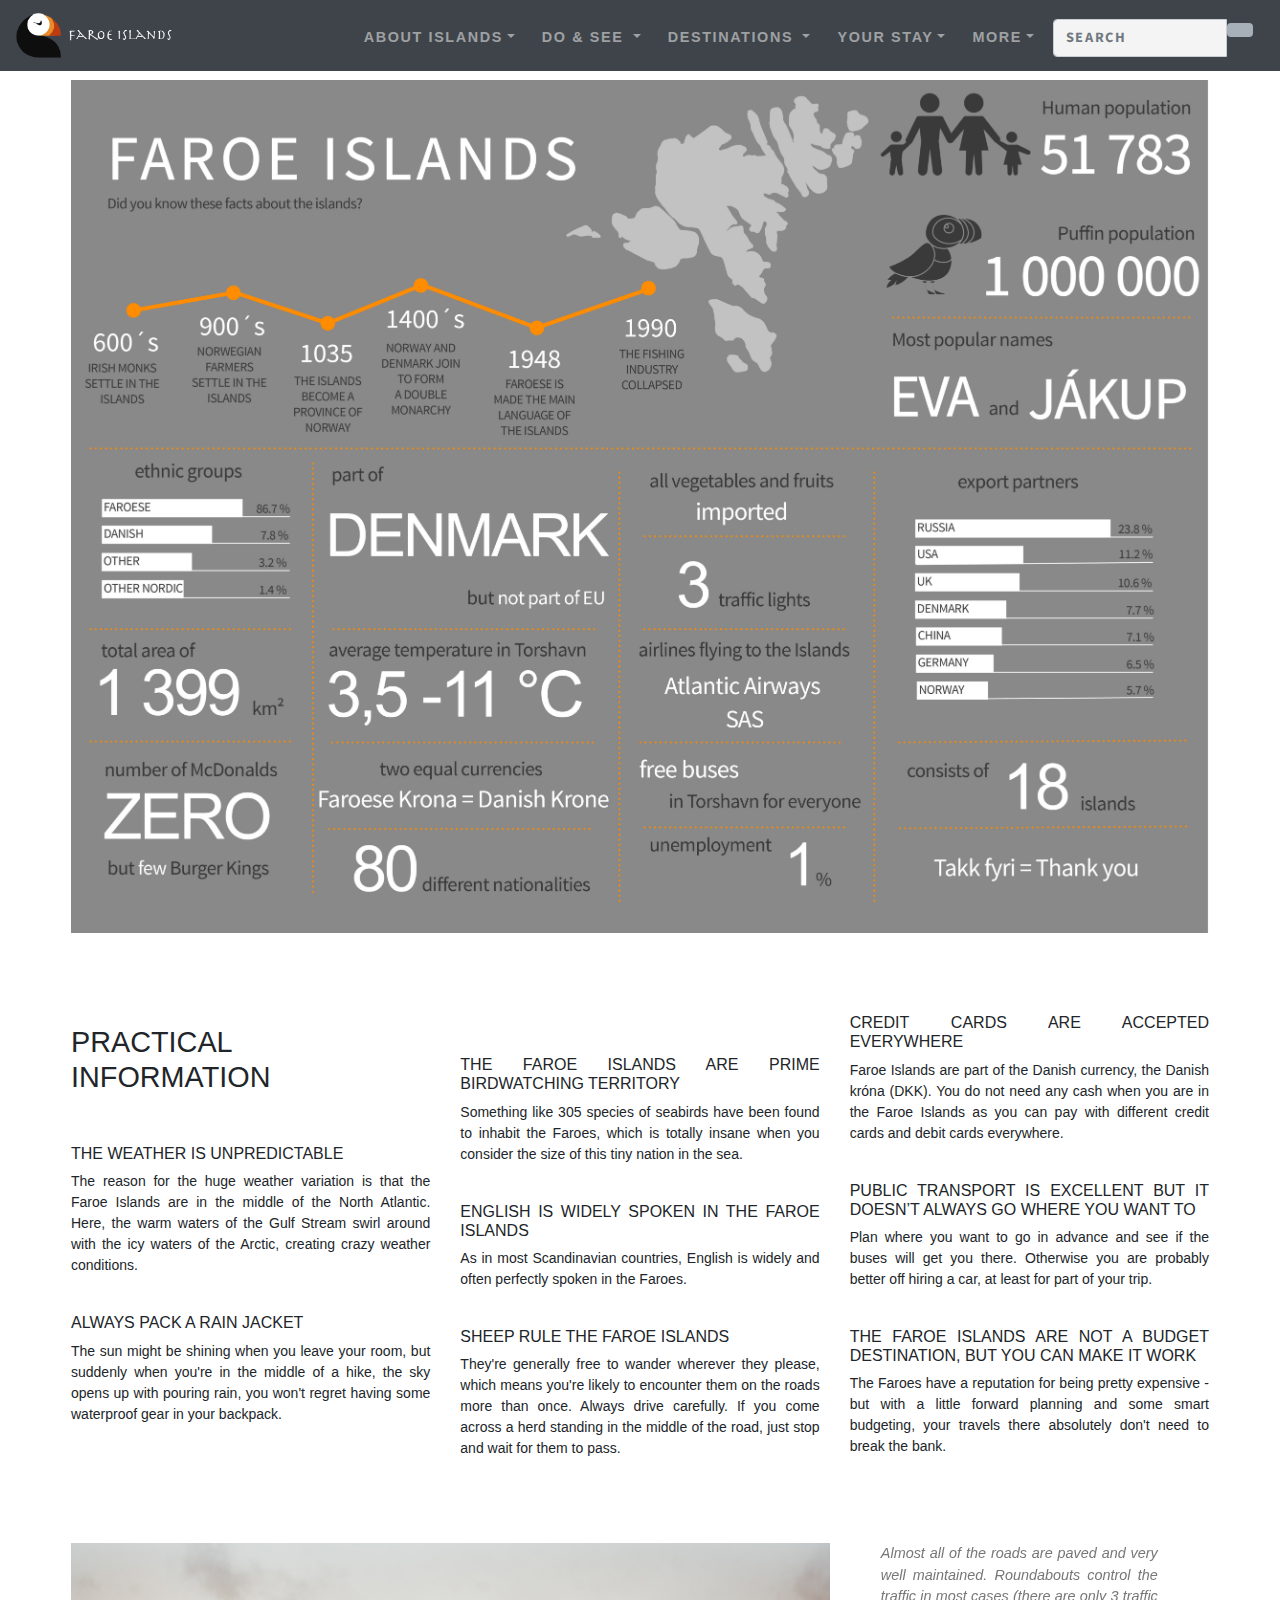
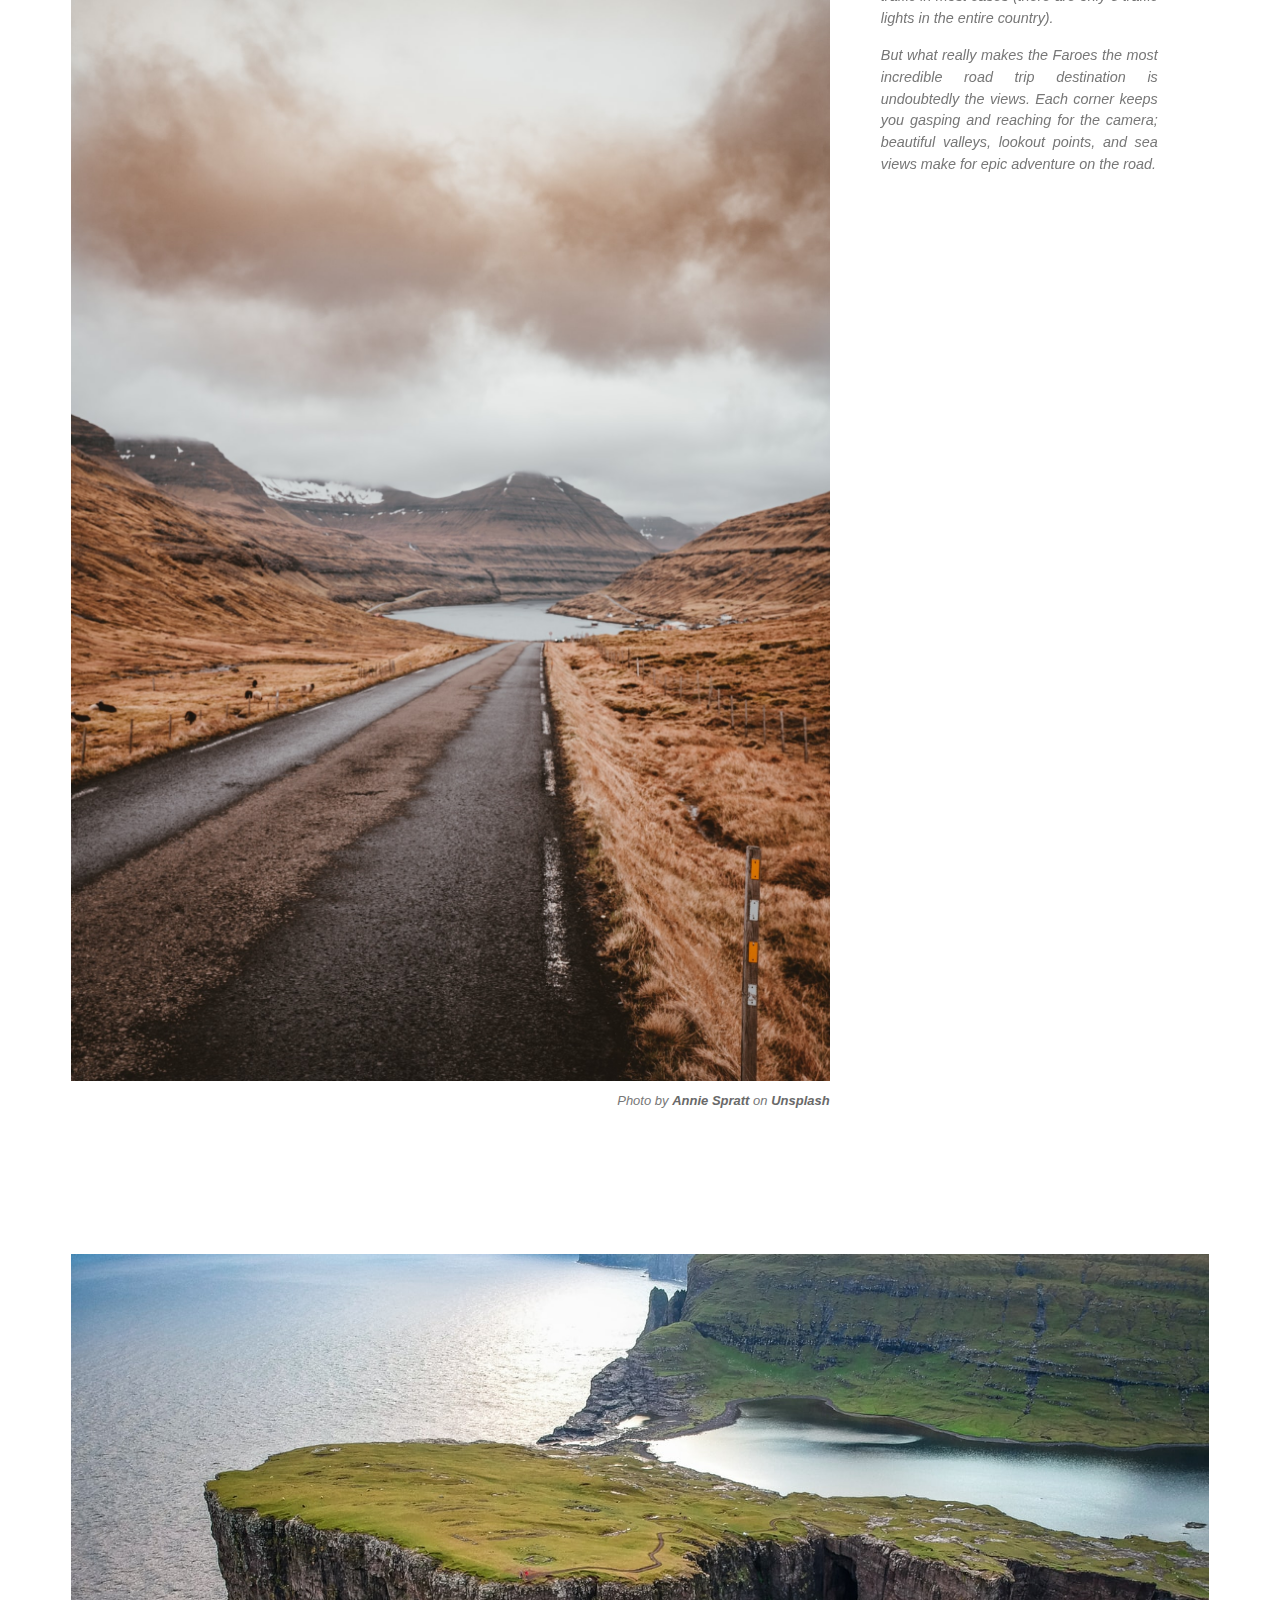
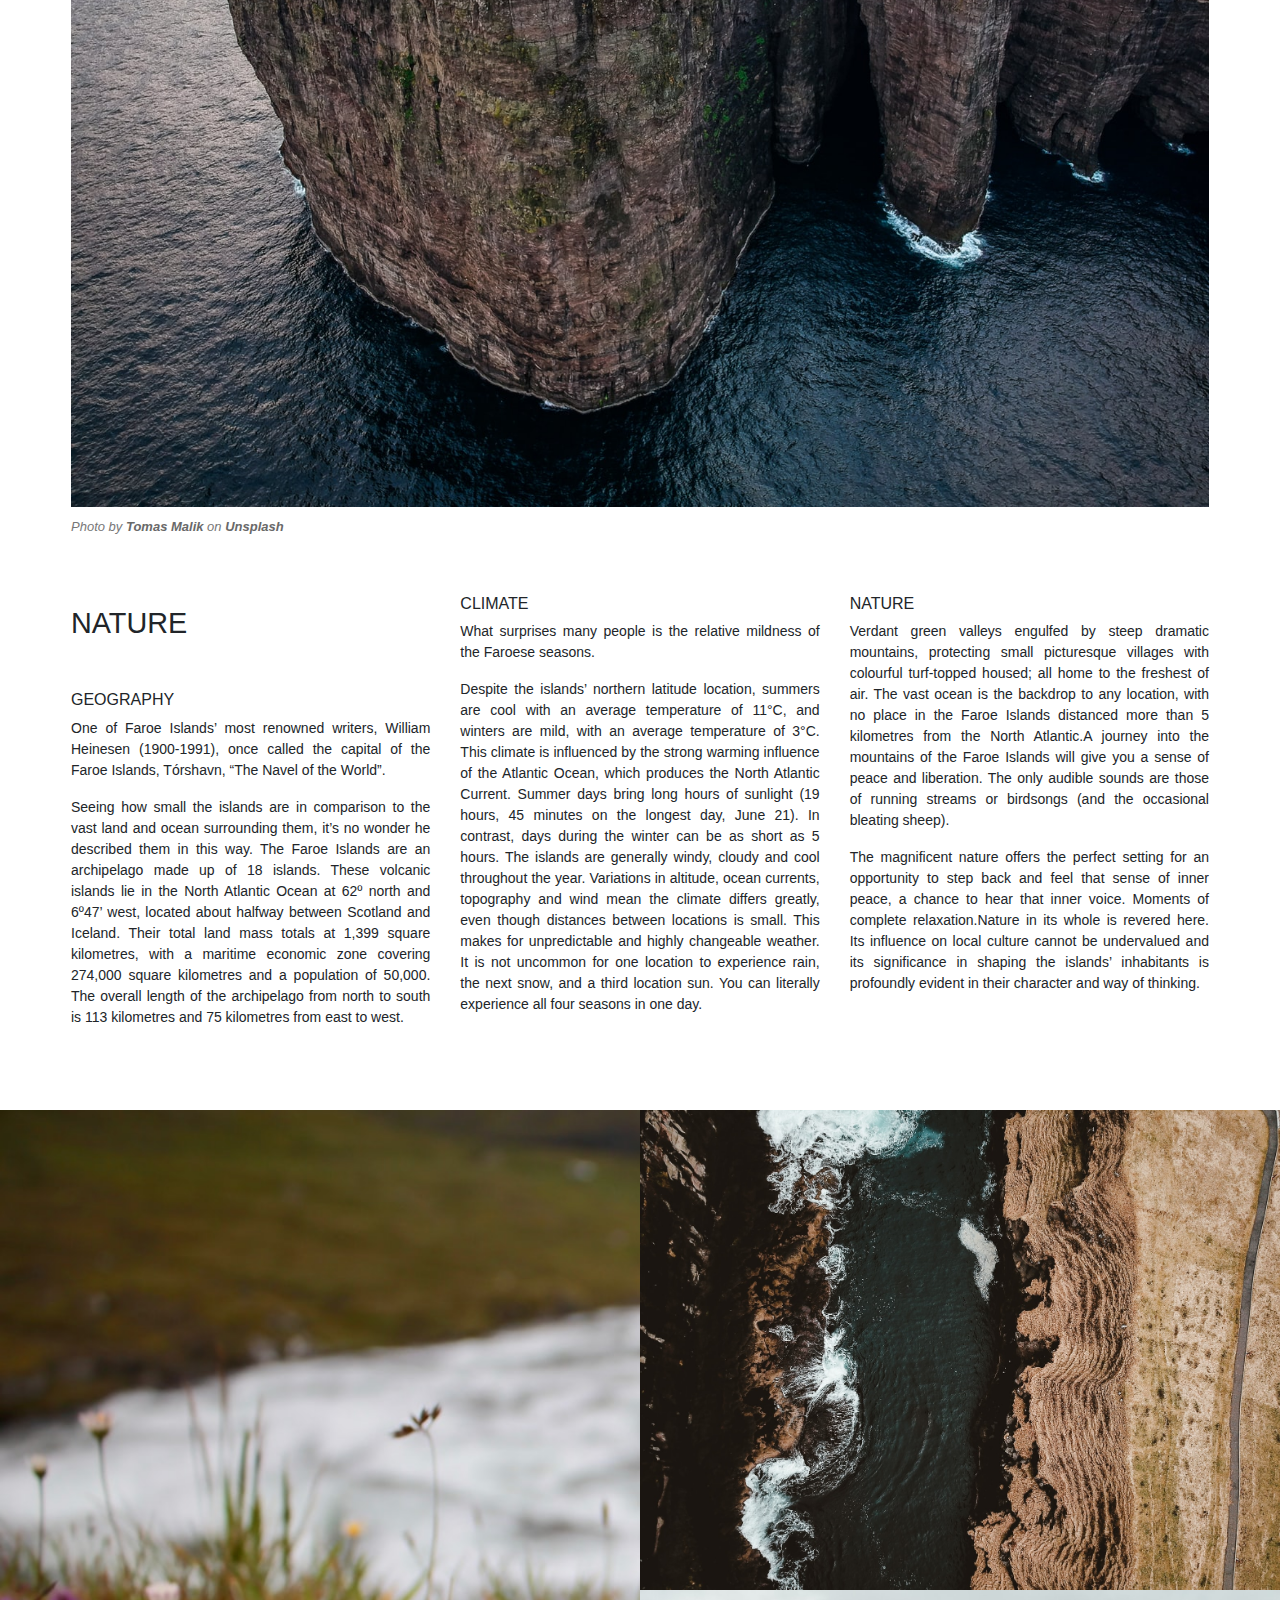
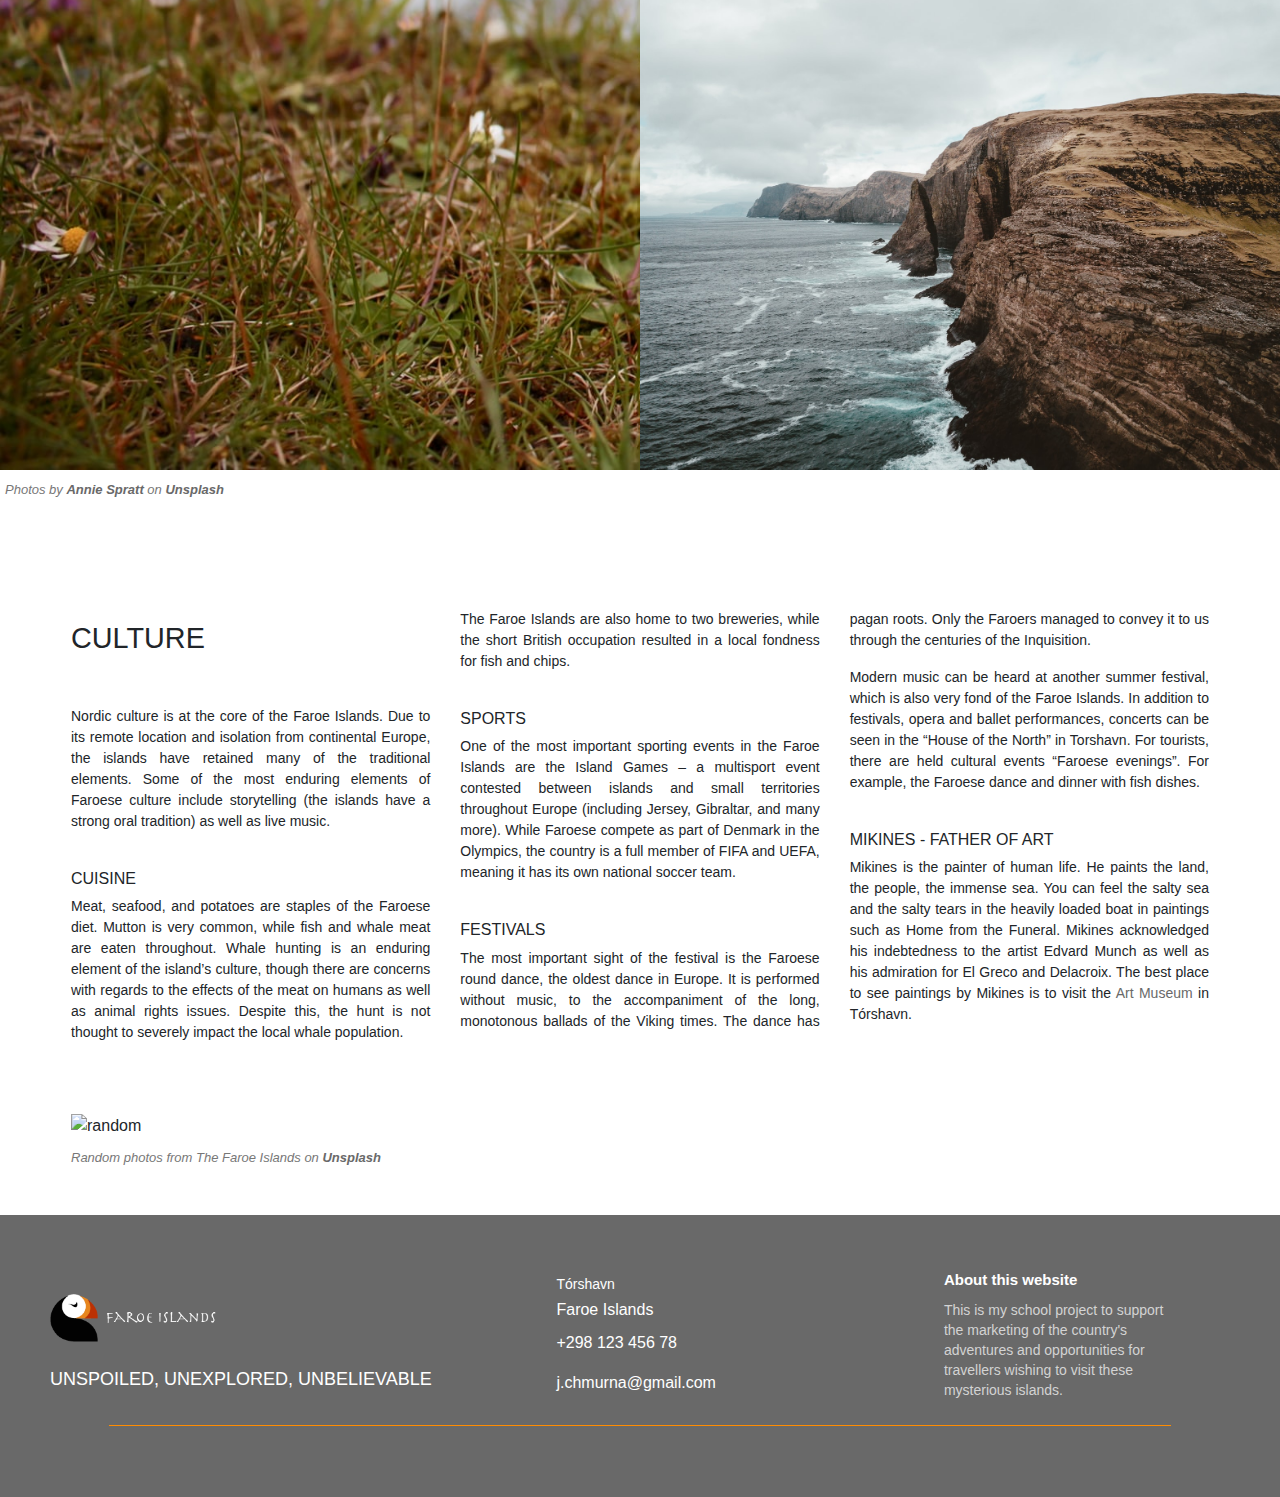
==== commit 2e72faf9: "Add Gif" ====
--- a/about.html
+++ b/about.html
@@ -125,7 +125,7 @@
     
 
 <section class="tall-left-text-right">
-  <div class="image"><img src="img/road.jpeg" alt="road" style="padding-bottom:10px;"> <p style="text-align: right; color: #777; font-size: 13px; font-style: italic;">Photo by <a href="https://unsplash.com/photos/GI0HBJwCupE" style=" color: dimgray;font-weight: 550;">Annie Spratt</a> on Unsplash</p></div>
+  <div class="image"><img src="img/road.jpeg" alt="road" style="padding-bottom:10px;"> <p style="text-align: right; color: #777; font-size: 13px; font-style: italic;">Photo by <a href="https://unsplash.com/photos/GI0HBJwCupE" style=" color: dimgray;font-weight: 550;" target="_blank">Annie Spratt</a> on <a href="https://unsplash.com/s/photos/faroe-islands" target="_blank" style=" color: dimgray;font-weight: 550;">Unsplash</a></p></div>
   <div class="text">
       <div class="sticky-top caption" style="padding-bottom: 25px;">
         
@@ -140,7 +140,7 @@
 <!--- Nature --->
 <div id="nature"> 
 <div class="image-over-3-col-text">
-  <div class="image"><img src="img/nature.jpeg" style="padding-bottom:10px;"><p style="text-align: right; color: #777; font-size: 13px; font-style: italic; text-align: left;">   Photo by <a href="https://unsplash.com/photos/BWSEY5d6ZGA" style=" color: dimgray;font-weight: 550;">Tomas Malik</a> on Unsplash</p></div>
+  <div class="image"><img src="img/nature.jpeg" style="padding-bottom:10px;"><p style="text-align: right; color: #777; font-size: 13px; font-style: italic; text-align: left;">   Photo by <a href="https://unsplash.com/photos/BWSEY5d6ZGA" style=" color: dimgray;font-weight: 550;" target="_blank">Tomas Malik</a> on <a href="https://unsplash.com/s/photos/faroe-islands" style=" color: dimgray;font-weight: 550;" target="_blank">Unsplash</a></p></div>
   <div class="text" style="padding-top: 25px;">
     <h3>Nature</h3><br><br>
       <h6>GEOGRAPHY</h6><p>One of Faroe Islands’ most renowned writers, William Heinesen (1900-1991), once called the capital of the Faroe Islands, Tórshavn, “The Navel of the World”.</p>
@@ -158,7 +158,7 @@
 <div class="one-by-two-image-grid" style="padding-top: 50px;">
   <div class="image-1"><img src="img/nature1.jpeg" alt="nature1"></div>
   <div class="image-2"><img src="img/nature2.jpeg" alt="nature2"/></div>
-  <div class="image-3"><img src="img/nature3.jpeg" alt="nature3"/></div><p style="text-align: right; color: #777; font-size: 13px; font-style: italic; text-align: left; padding-left: 5px; padding-top: 10px;">   Photos by <a href="https://unsplash.com/s/photos/faroe-annie-spratt" style=" color: dimgray;font-weight: 550;">Annie Spratt</a> on Unsplash</p>
+  <div class="image-3"><img src="img/nature3.jpeg" alt="nature3"/></div><p style="text-align: right; color: #777; font-size: 13px; font-style: italic; text-align: left; padding-left: 5px; padding-top: 10px;">   Photos by <a href="https://unsplash.com/s/photos/faroe-annie-spratt" style=" color: dimgray;font-weight: 550;">Annie Spratt</a> on <a href="https://unsplash.com/s/photos/faroe-annie-spratt" style=" color: dimgray;font-weight: 550;" target="_blank">Unsplash</a></p>
     
 </div>
 
@@ -169,7 +169,7 @@
 <div id="culture">   
 <div class="image-under-3-col-text">
   <div class="text">
-    <h3>Culture</h3><br>
+    <h3>Culture</h3><br><br>
     <p>Nordic culture is at the core of the Faroe Islands. Due to its remote location and isolation from continental Europe, the islands have retained many of the traditional elements. Some of the most enduring elements of Faroese culture include storytelling (the islands have a strong oral tradition) as well as live music.</p><br>
       <h6>CUISINE</h6><p>Meat, seafood, and potatoes are staples of the Faroese diet. Mutton is very common, while fish and whale meat are eaten throughout. Whale hunting is an enduring element of the island’s culture, though there are concerns with regards to the effects of the meat on humans as well as animal rights issues. Despite this, the hunt is not thought to severely impact the local whale population.</p>
       <p>The Faroe Islands are also home to two breweries, while the short British occupation resulted in a local fondness for fish and chips.</p><br>
@@ -178,7 +178,7 @@
       <p>Modern music can be heard at another summer festival, which is also very fond of the Faroe Islands. In addition to festivals, opera and ballet performances, concerts can be seen in the “House of the North” in Torshavn. For tourists, there are held cultural events “Faroese evenings”. For example, the Faroese dance and dinner with fish dishes.</p><br>
     <h6>MIKINES - FATHER OF ART</h6><p>Mikines is the painter of human life. He paints the land, the people, the immense sea. You can feel the salty sea and the salty tears in the heavily loaded boat in paintings such as Home from the Funeral. Mikines acknowledged his indebtedness to the artist Edvard Munch as well as his admiration for El Greco and Delacroix. The best place to see paintings by Mikines is to visit the <a href="https://art.fo/" target=_blank style="color: dimgray;">Art Museum</a> in Tórshavn.   </p>
   </div>
-    <div class="image"><img src="https://source.unsplash.com/1200x900/?faroe" alt="random" style="padding-bottom:10px;"><p style="text-align: right; color: #777; font-size: 13px; font-style: italic; text-align: left;">   Random photos from The Faroe Islands on <a href="https://source.unsplash.com/1200x900/?faroe" style=" color: dimgray;font-weight: 550;">Unsplash</a> </p></div>
+    <div class="image"><img src="https://source.unsplash.com/1200x900/?faroe" alt="random" style="padding-bottom:10px;"><p style="text-align: right; color: #777; font-size: 13px; font-style: italic; text-align: left;">   Random photos from The Faroe Islands on <a href="https://source.unsplash.com/1200x900/?faroe" style=" color: dimgray;font-weight: 550;" target="_blank">Unsplash</a> </p></div>
     
 </div>
     
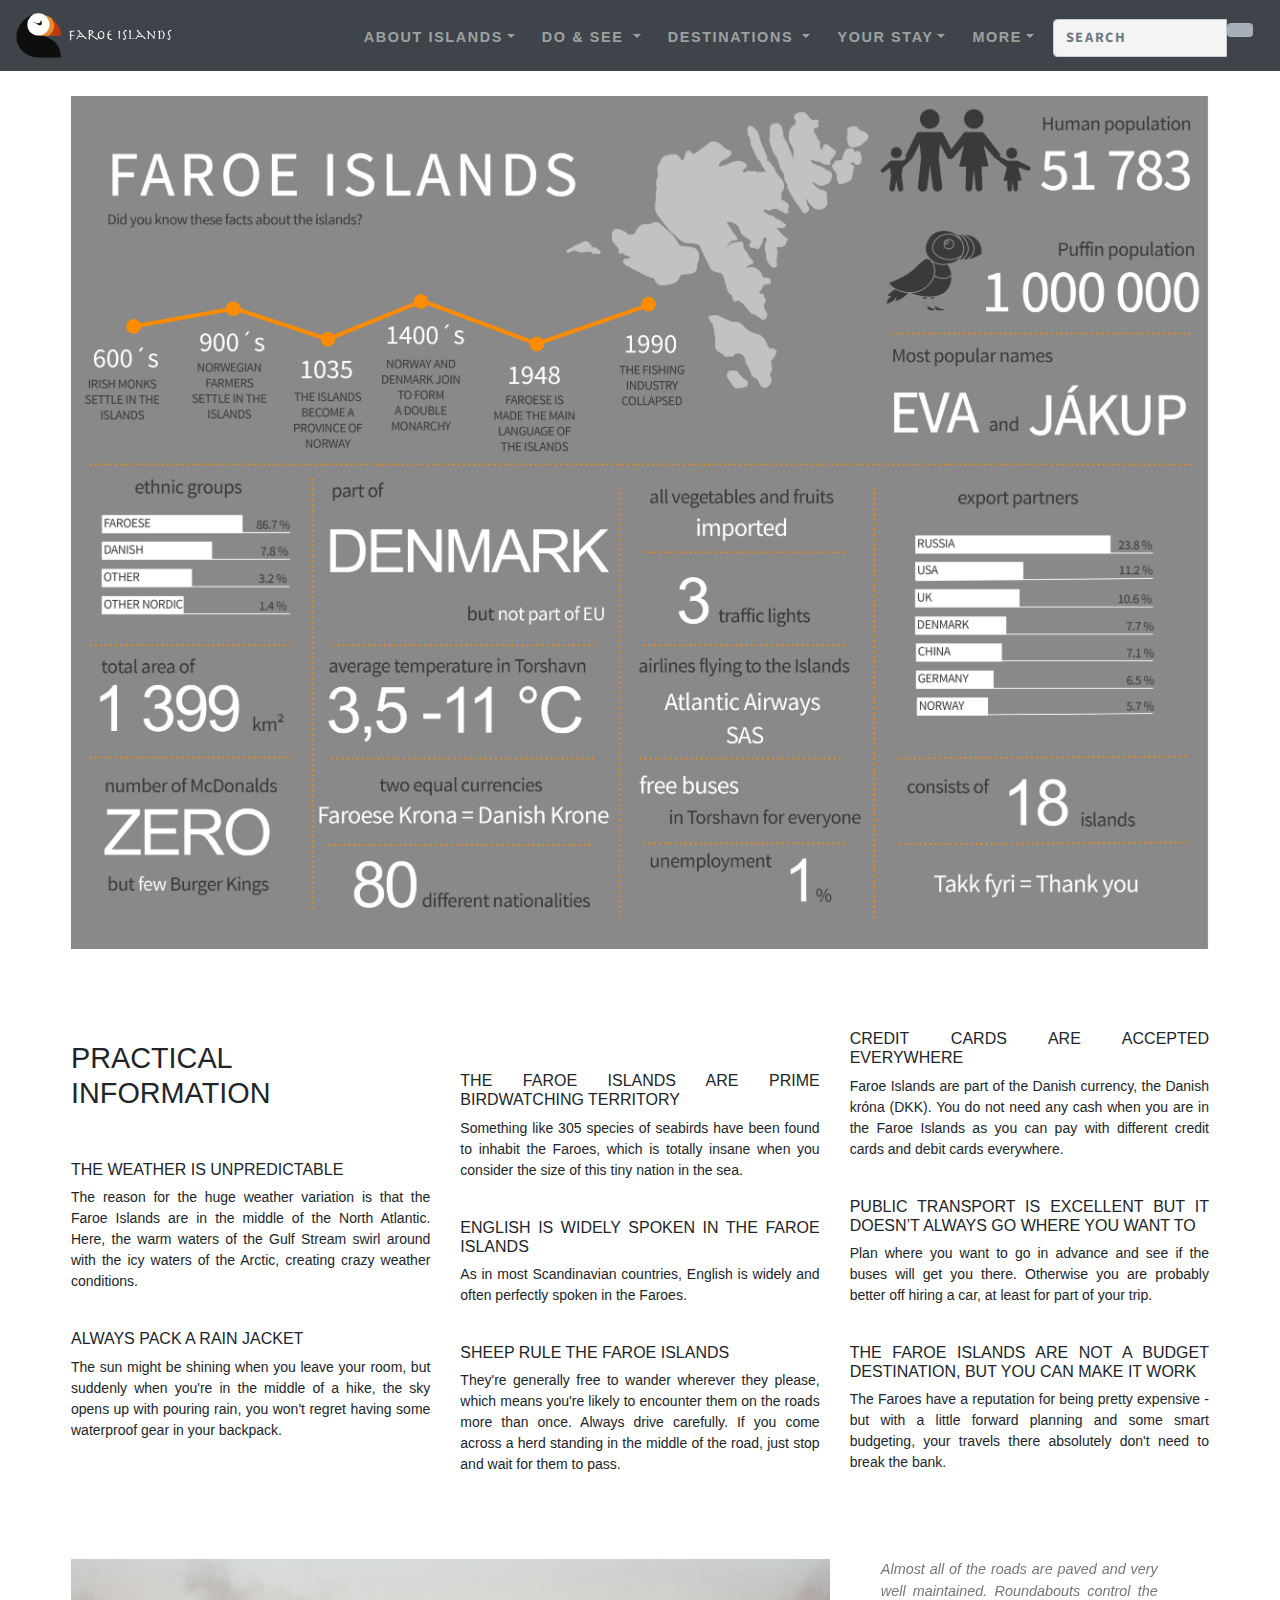
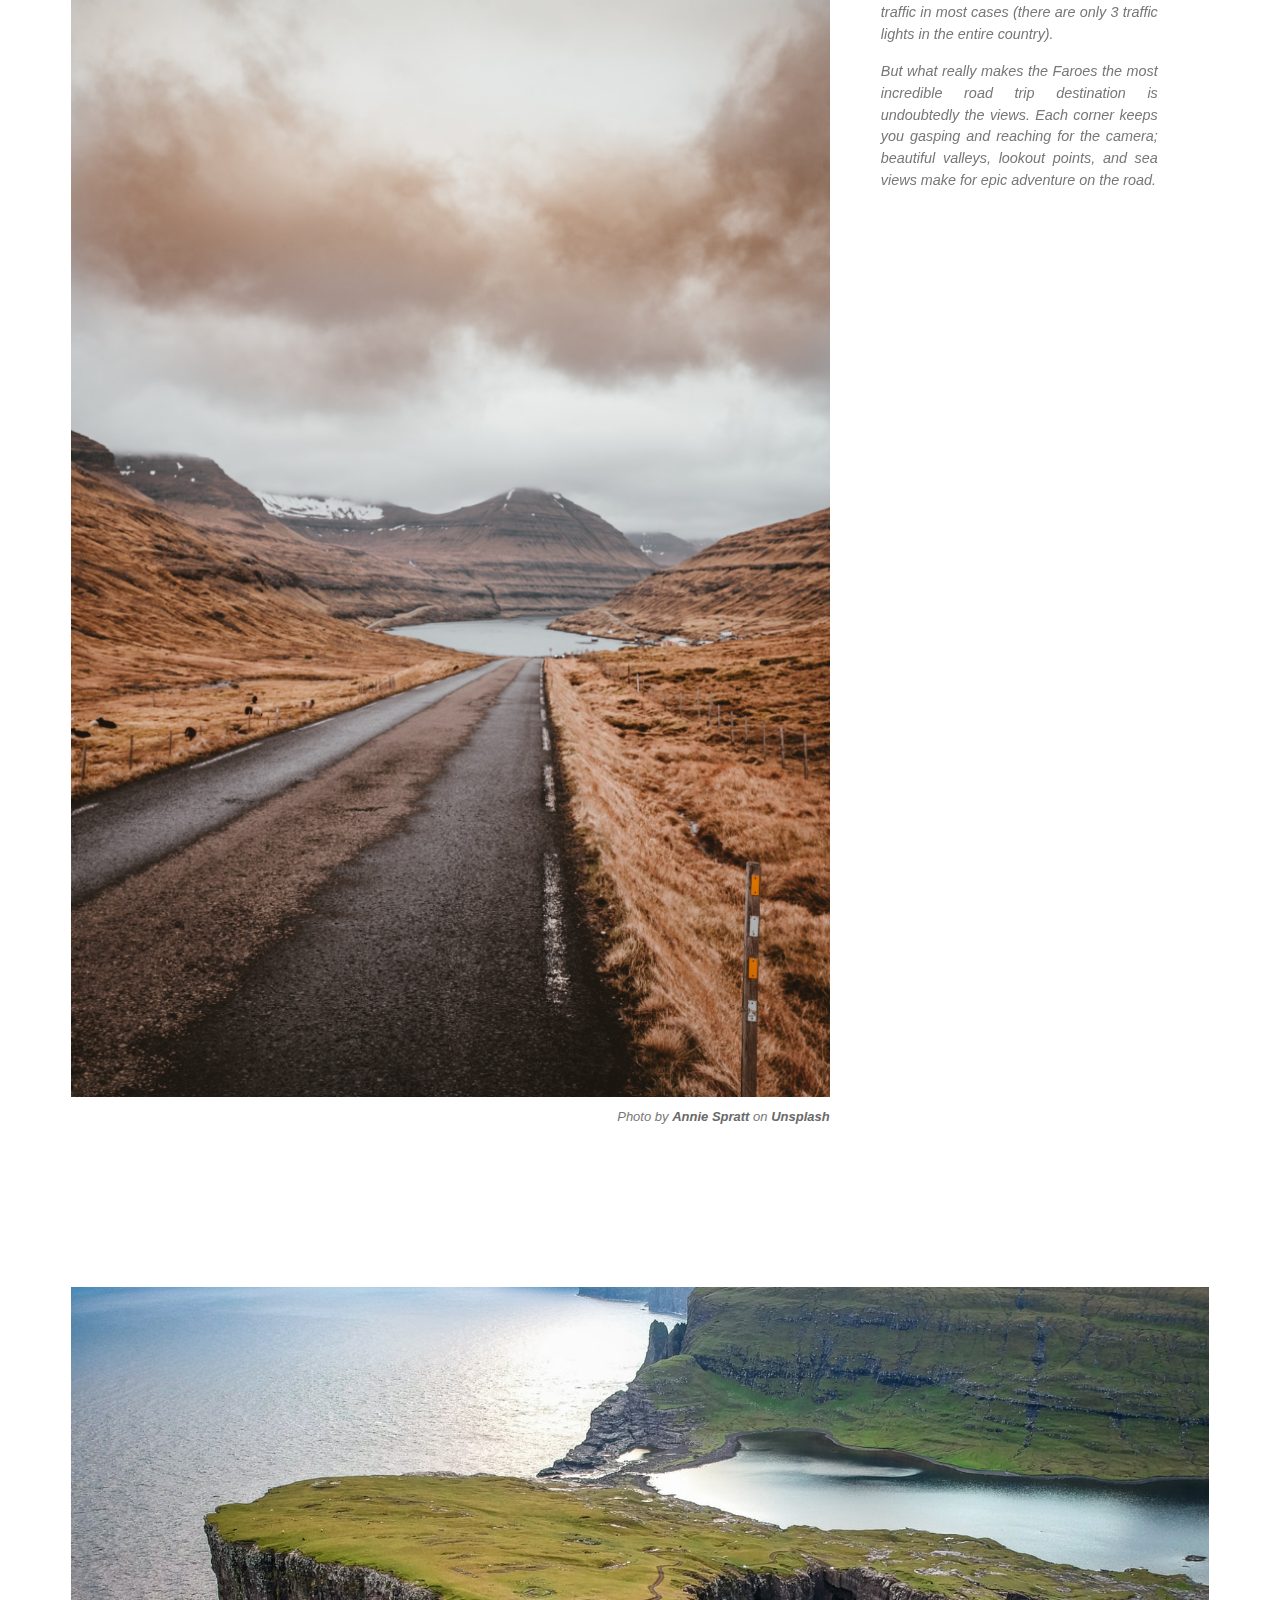
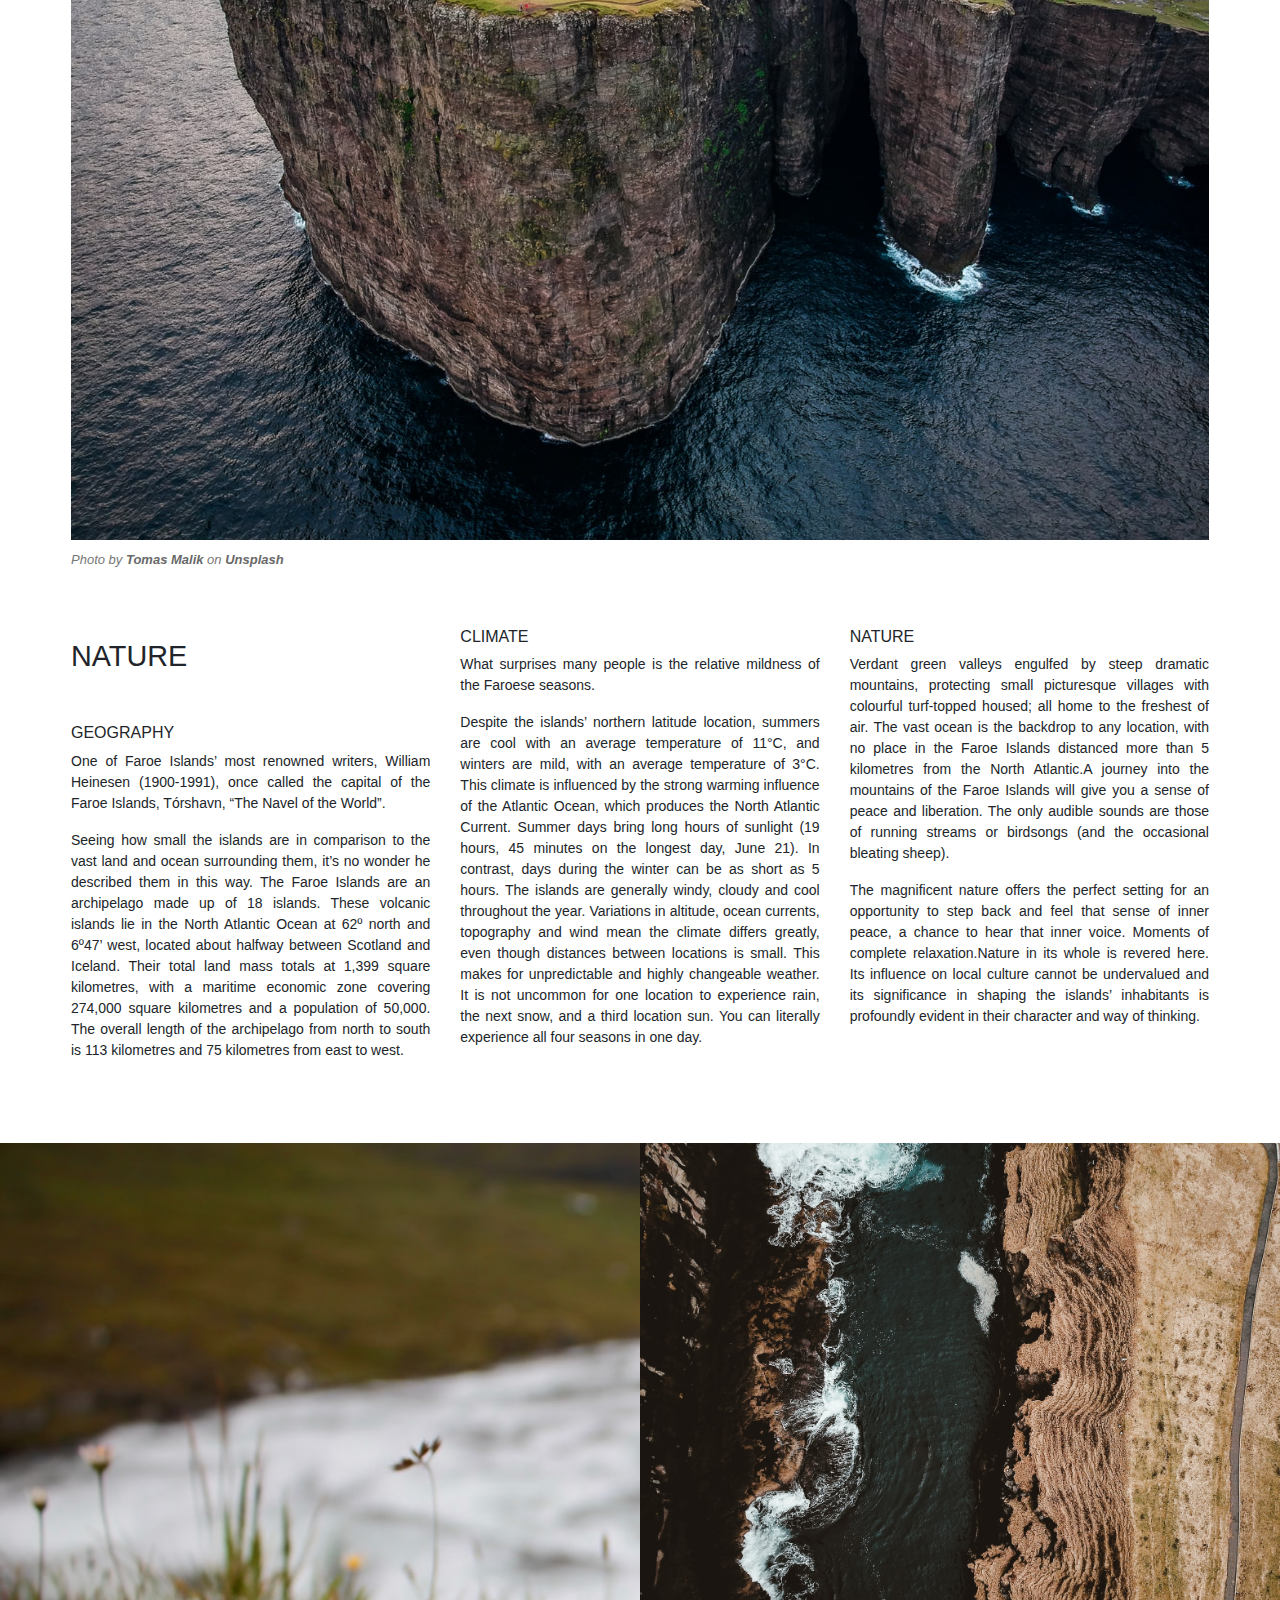
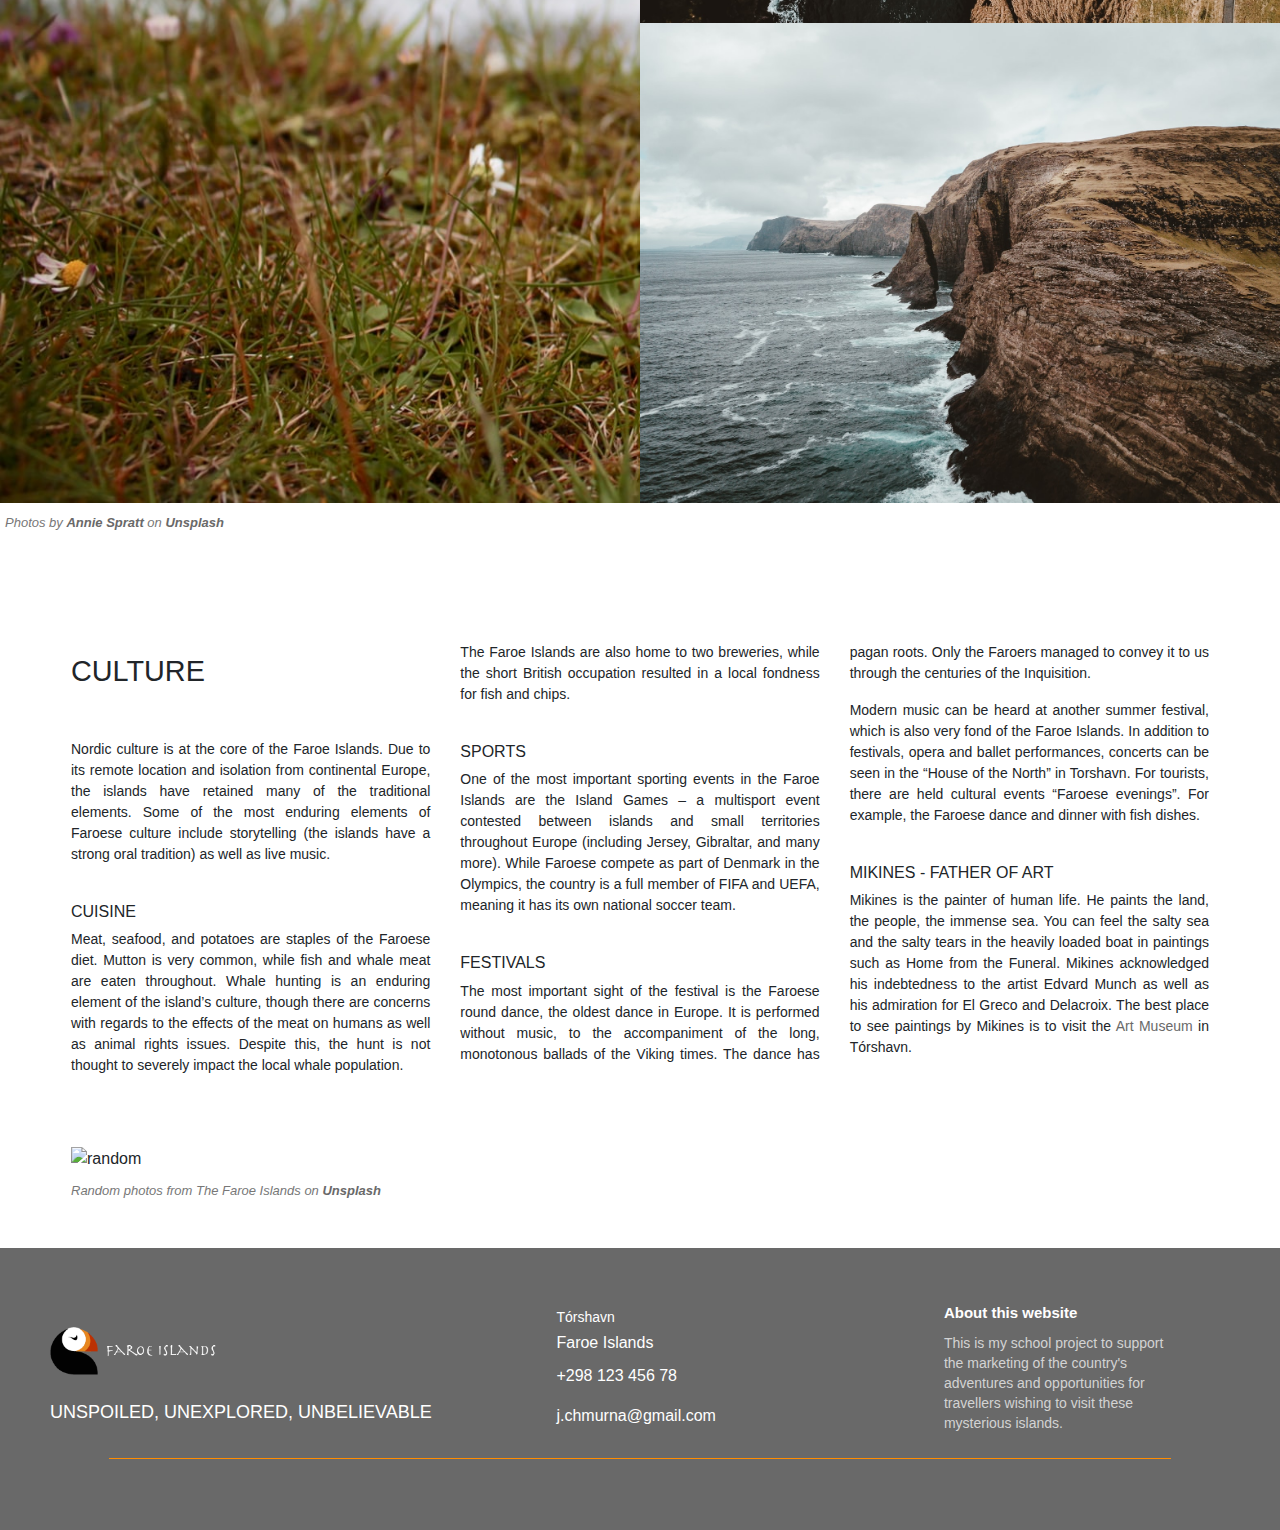
==== commit 59ab1711: "Add changes at More Page" ====
--- a/about.html
+++ b/about.html
@@ -104,7 +104,7 @@
 
 <div id="practical"> 
 <div class="image-over-3-col-text">
-  <div class="image"><img src="img/infographic-01.jpg"/></div>
+  <div class="image"><img src="img/infographic-01.jpg" style="padding-top: 64px;"></div>
   <div class="text">
     <h3>Practical Information</h3><br><br>
       <h6>THE WEATHER IS UNPREDICTABLE</h6><p>The reason for the huge weather variation is that the Faroe Islands are in the middle of the North Atlantic. Here, the warm waters of the Gulf Stream swirl around with the icy waters of the Arctic, creating crazy weather conditions.</p><br>
@@ -140,7 +140,7 @@
 <!--- Nature --->
 <div id="nature"> 
 <div class="image-over-3-col-text">
-  <div class="image"><img src="img/nature.jpeg" style="padding-bottom:10px;"><p style="text-align: right; color: #777; font-size: 13px; font-style: italic; text-align: left;">   Photo by <a href="https://unsplash.com/photos/BWSEY5d6ZGA" style=" color: dimgray;font-weight: 550;" target="_blank">Tomas Malik</a> on <a href="https://unsplash.com/s/photos/faroe-islands" style=" color: dimgray;font-weight: 550;" target="_blank">Unsplash</a></p></div>
+  <div class="image"><img src="img/nature.jpeg" style="padding-bottom:10px; padding-top: 65px;"><p style="text-align: right; color: #777; font-size: 13px; font-style: italic; text-align: left;">   Photo by <a href="https://unsplash.com/photos/BWSEY5d6ZGA" style=" color: dimgray;font-weight: 550;" target="_blank">Tomas Malik</a> on <a href="https://unsplash.com/s/photos/faroe-islands" style=" color: dimgray;font-weight: 550;" target="_blank">Unsplash</a></p></div>
   <div class="text" style="padding-top: 25px;">
     <h3>Nature</h3><br><br>
       <h6>GEOGRAPHY</h6><p>One of Faroe Islands’ most renowned writers, William Heinesen (1900-1991), once called the capital of the Faroe Islands, Tórshavn, “The Navel of the World”.</p>
